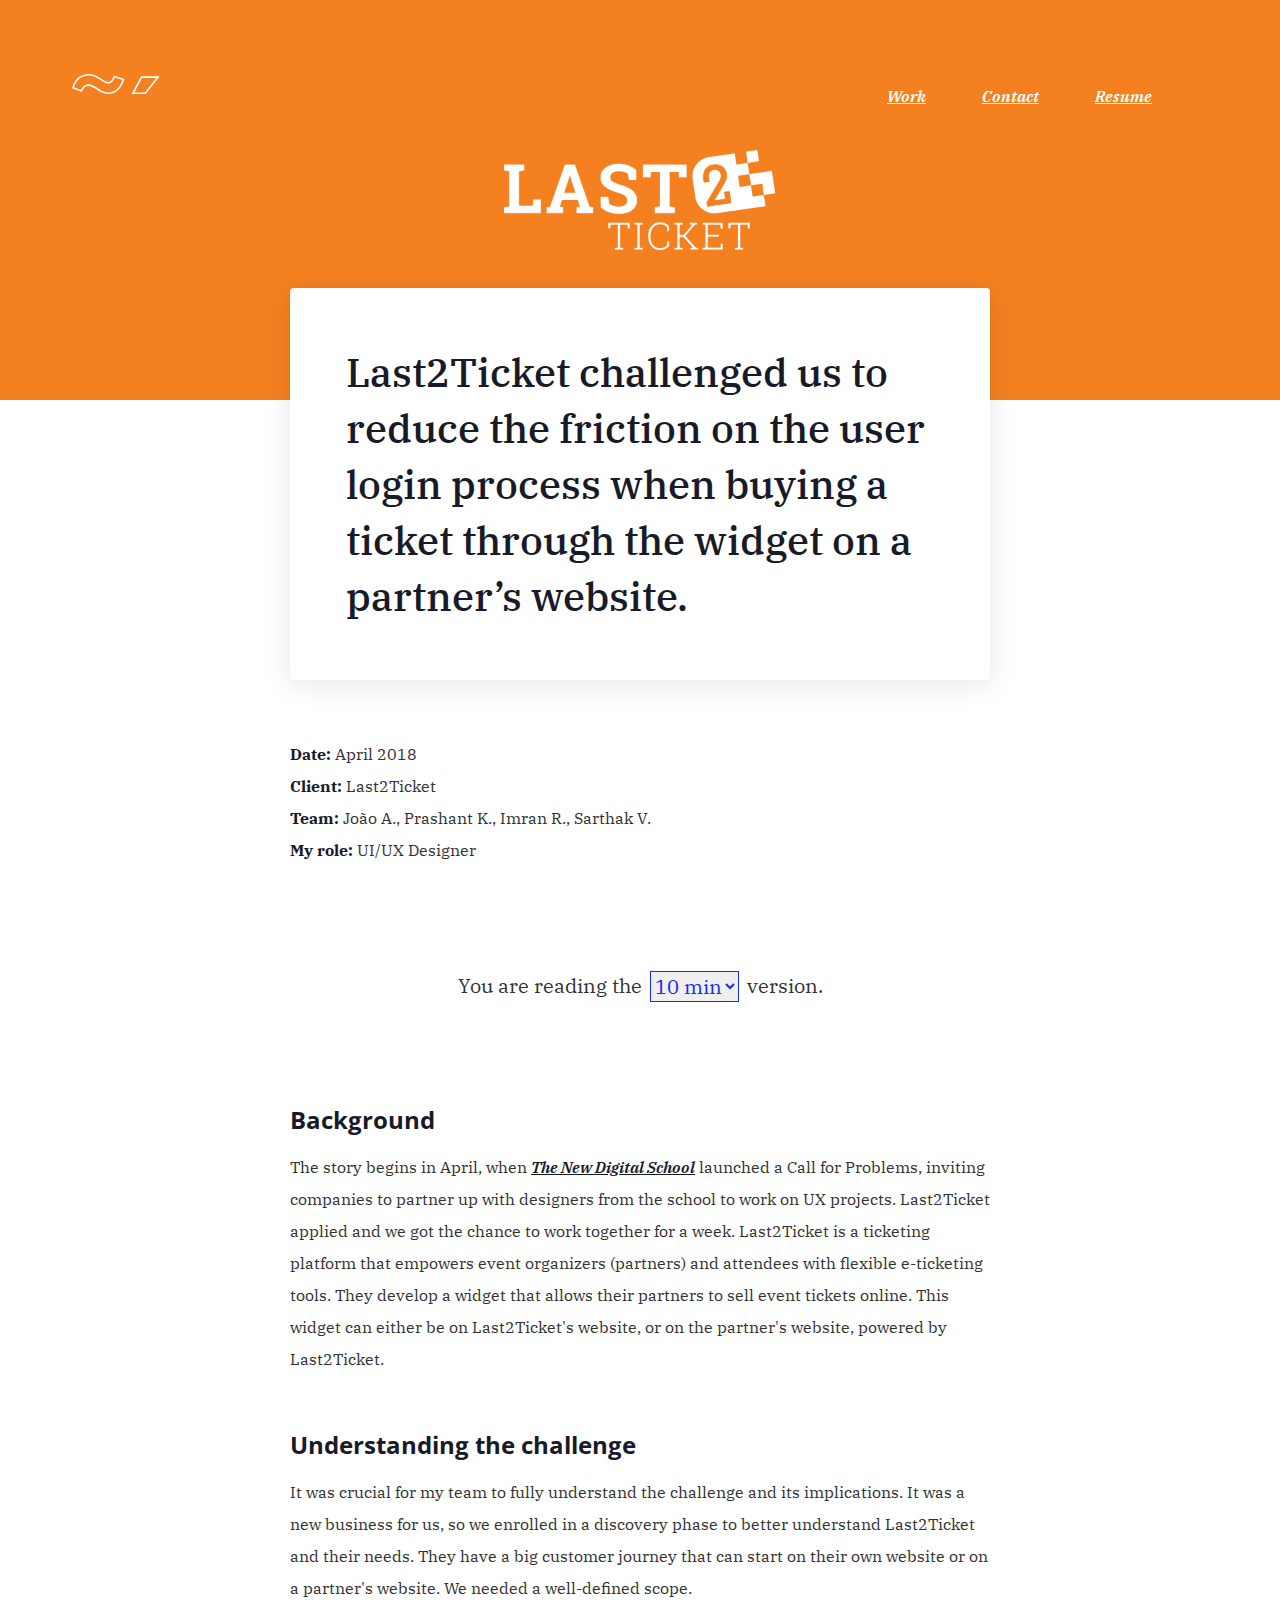
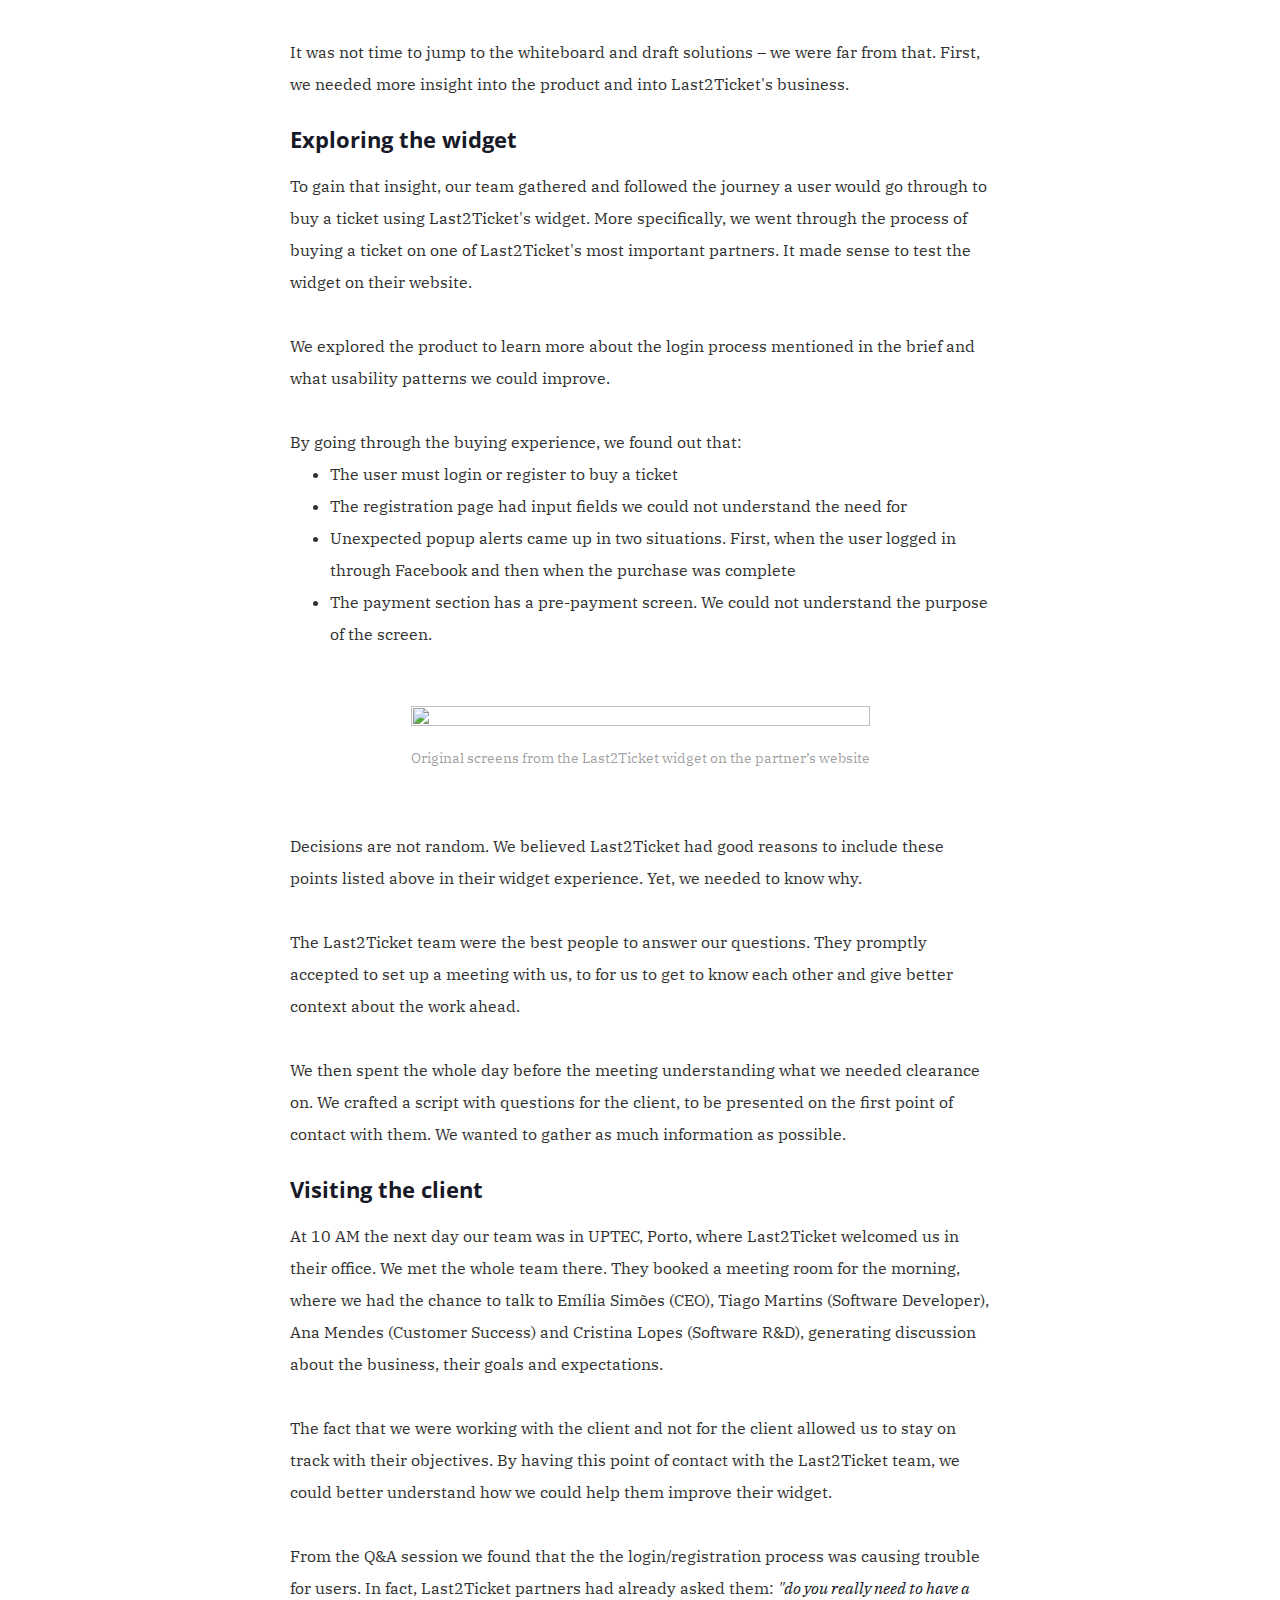
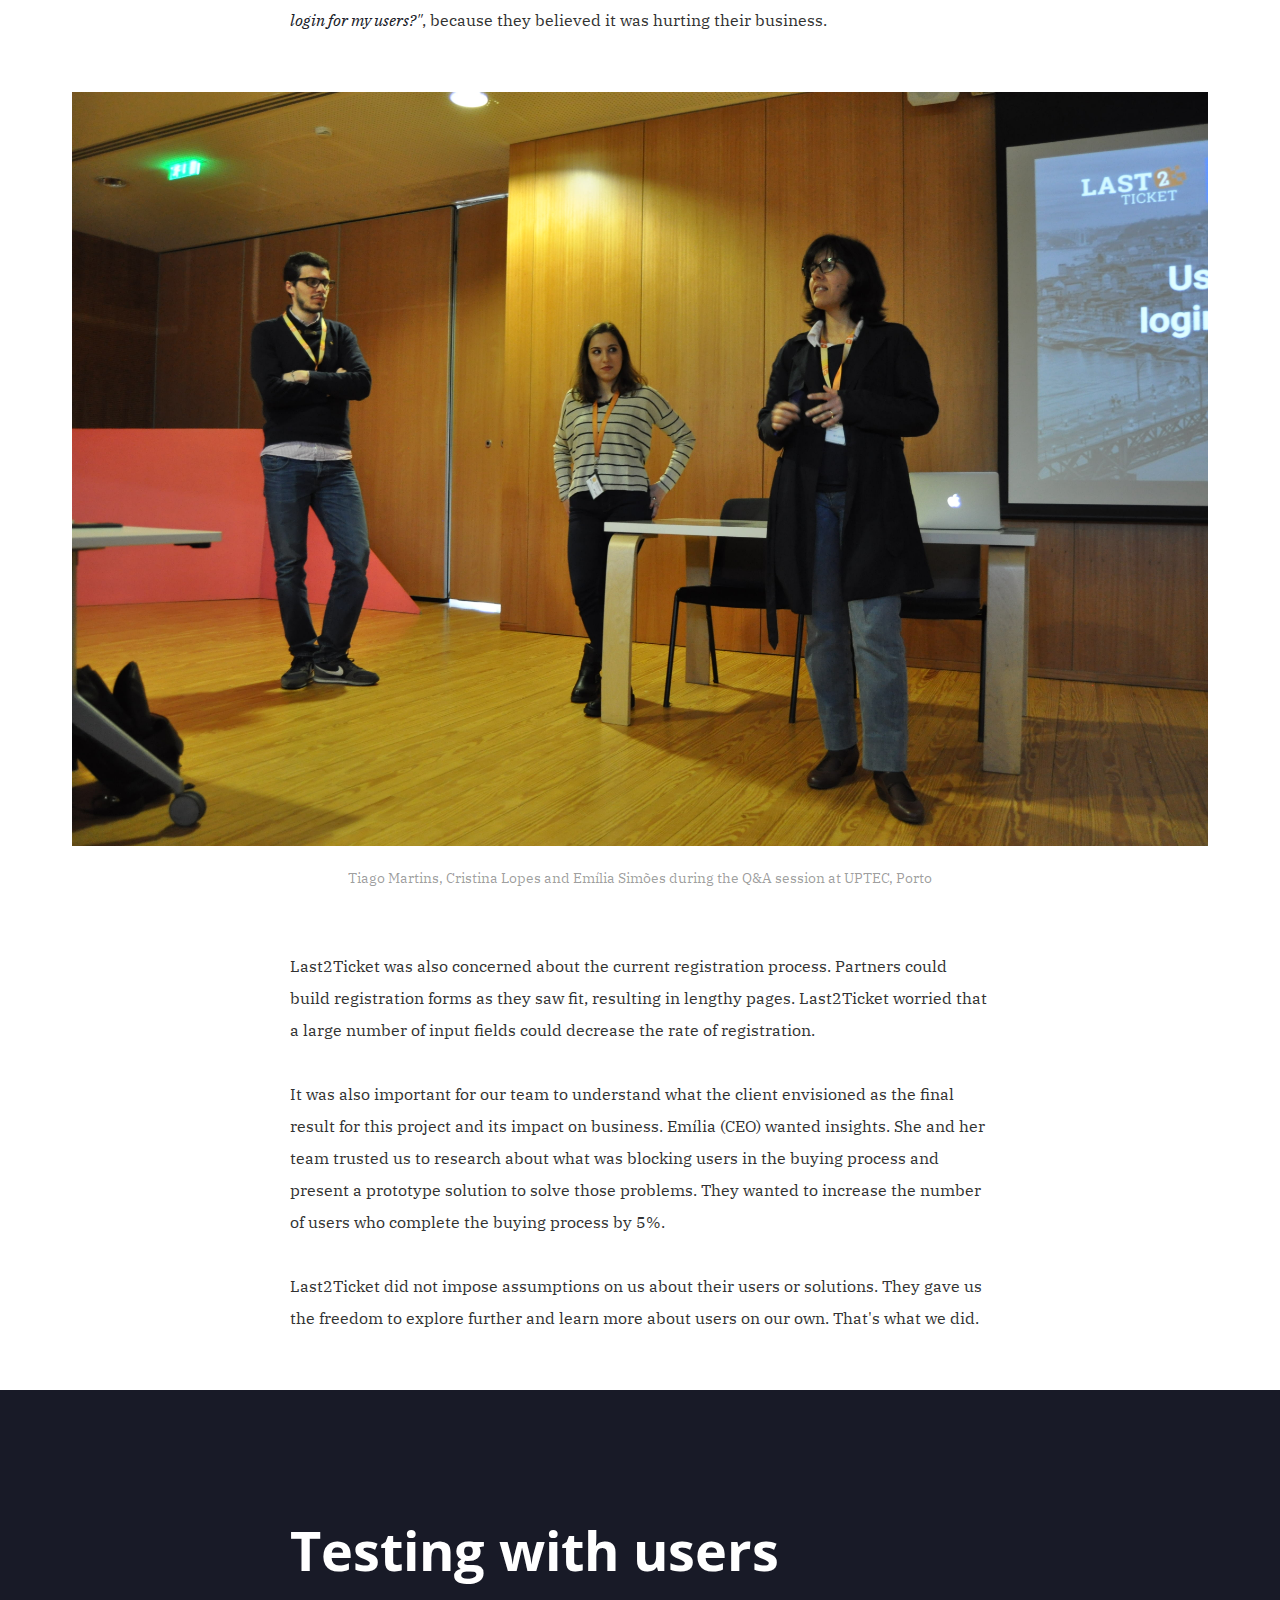
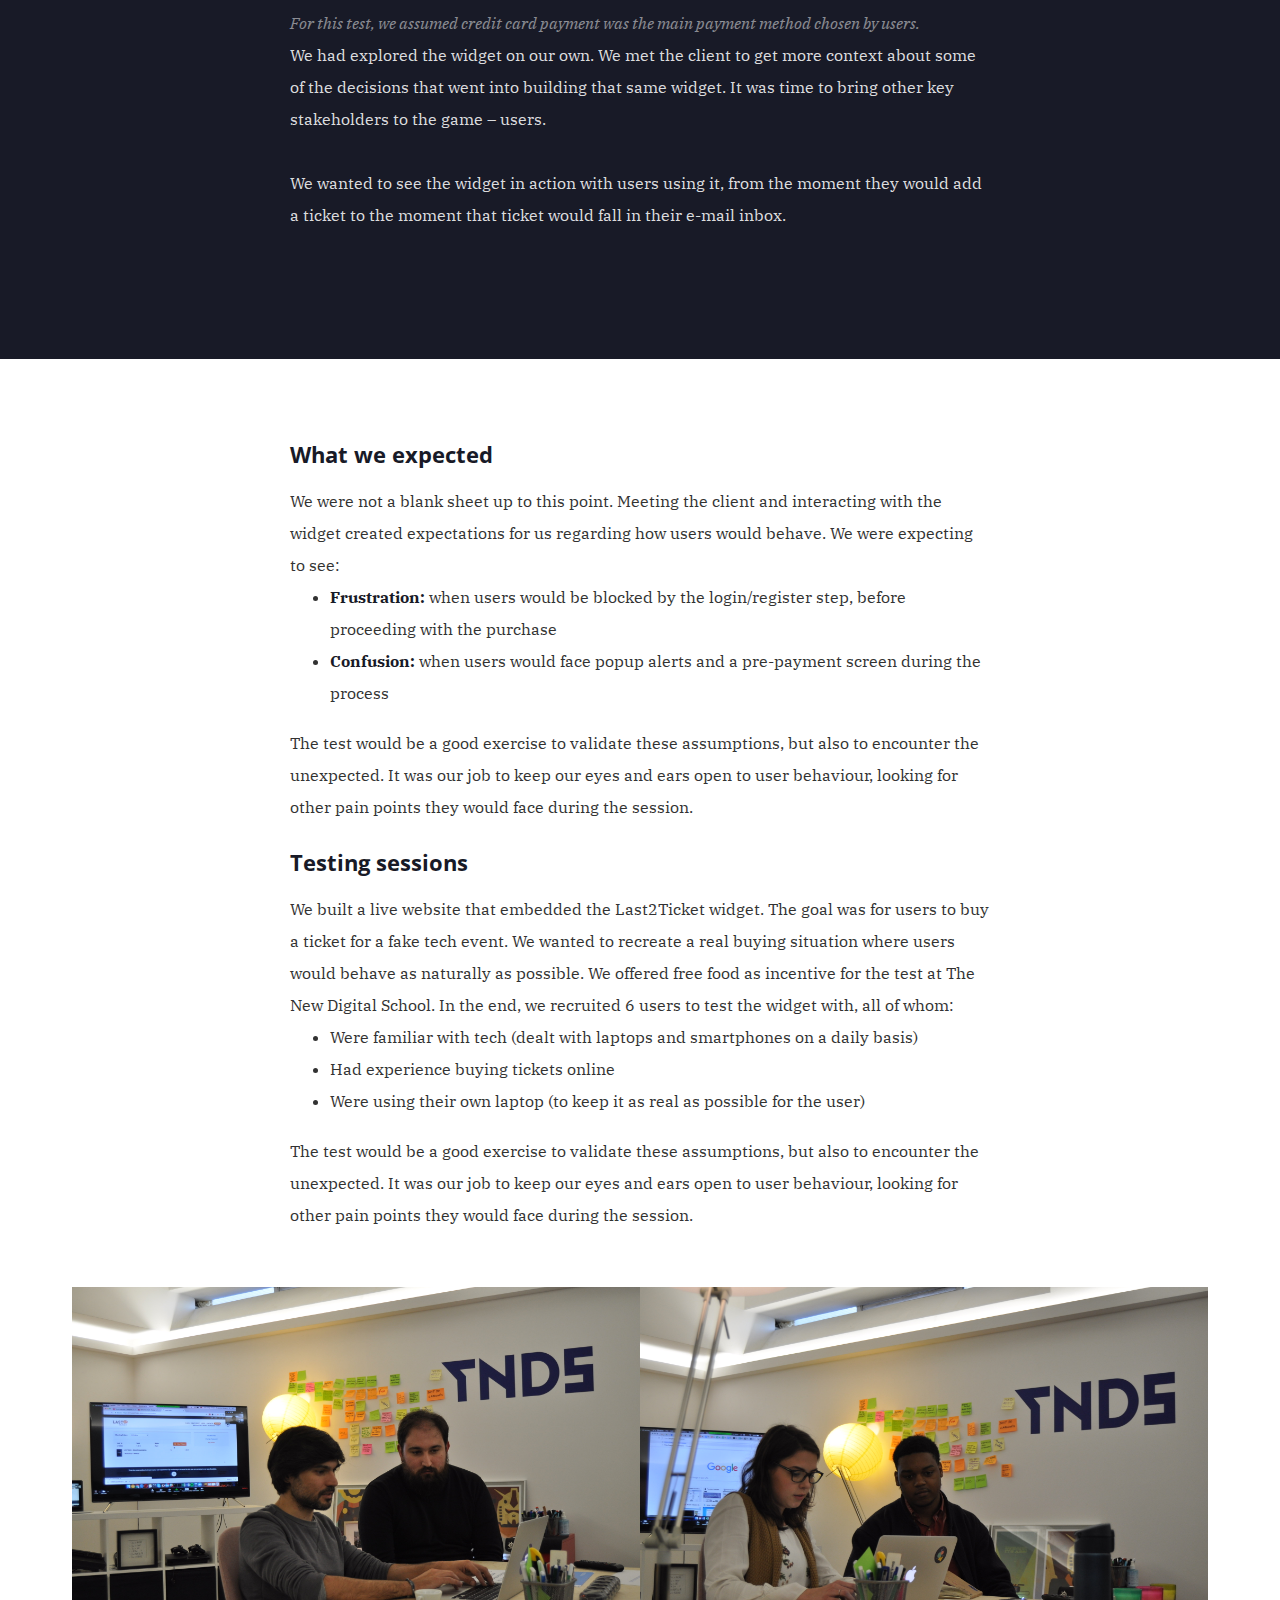
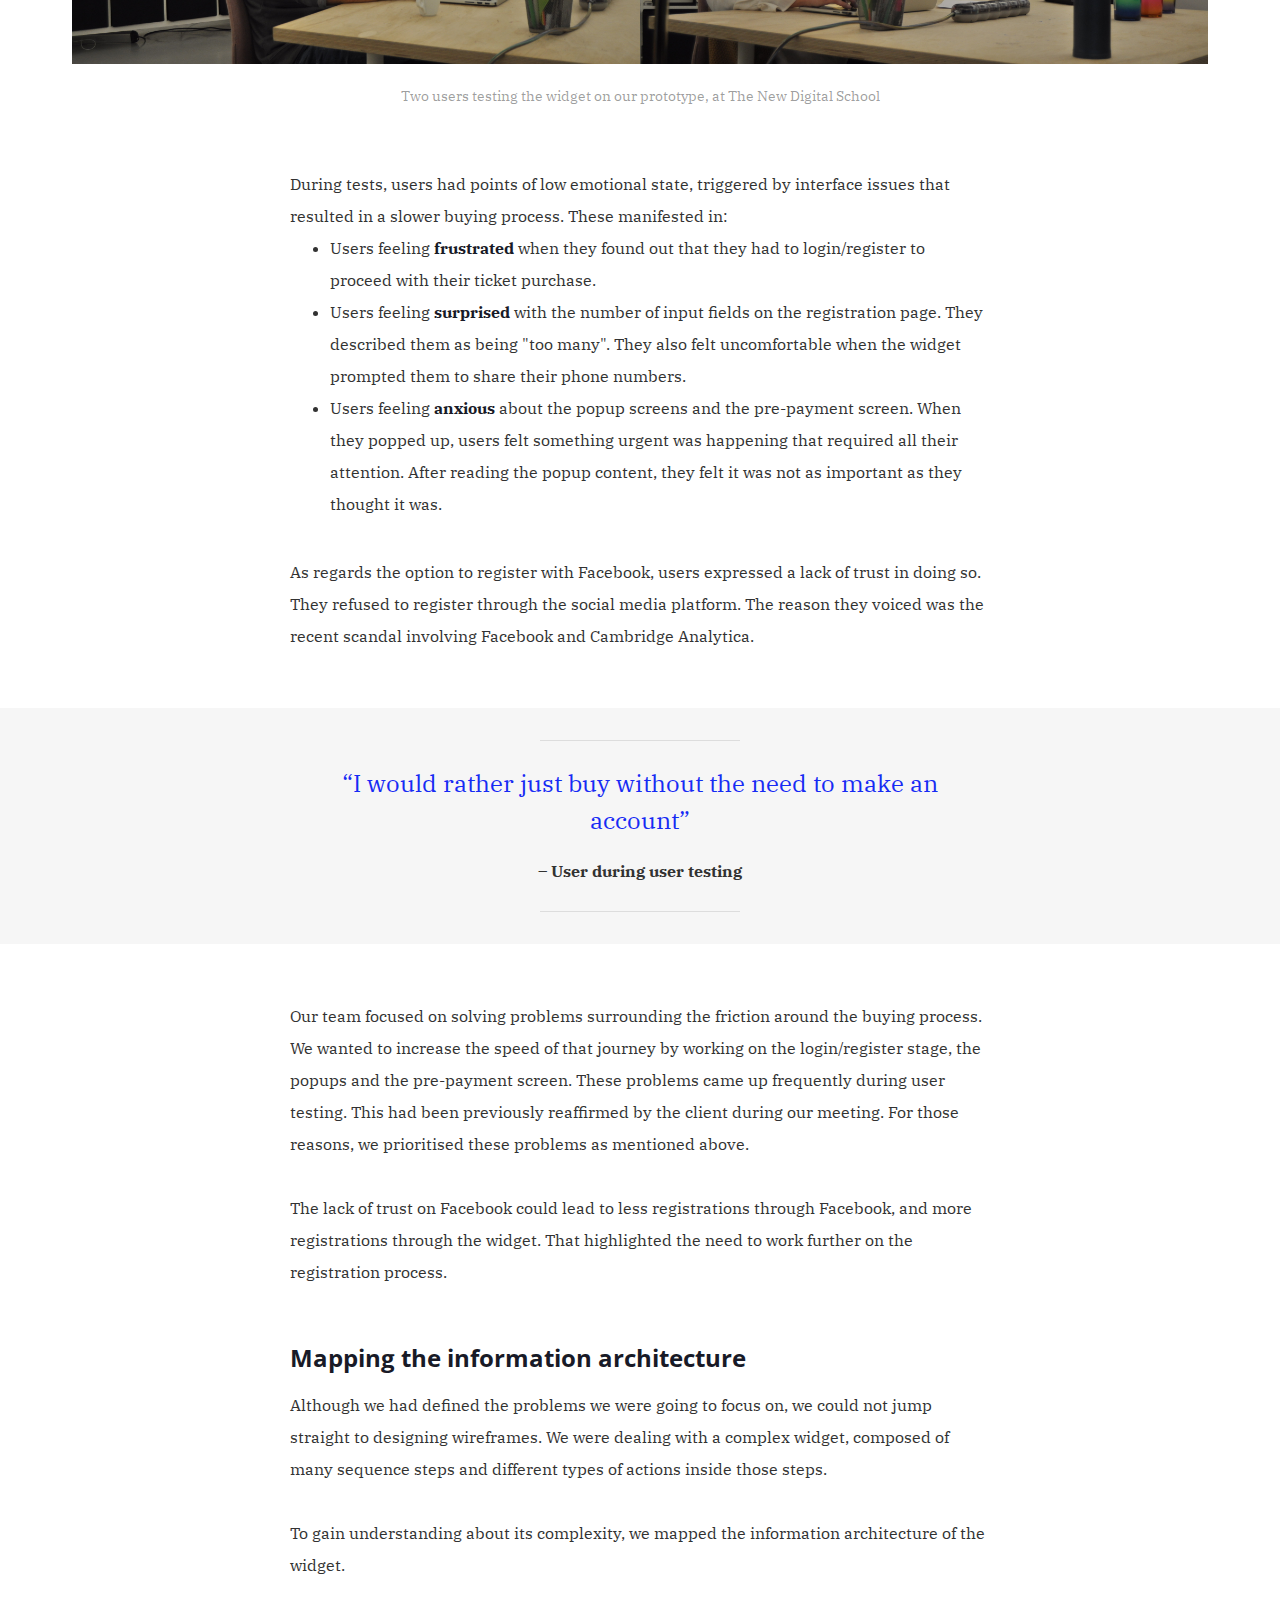
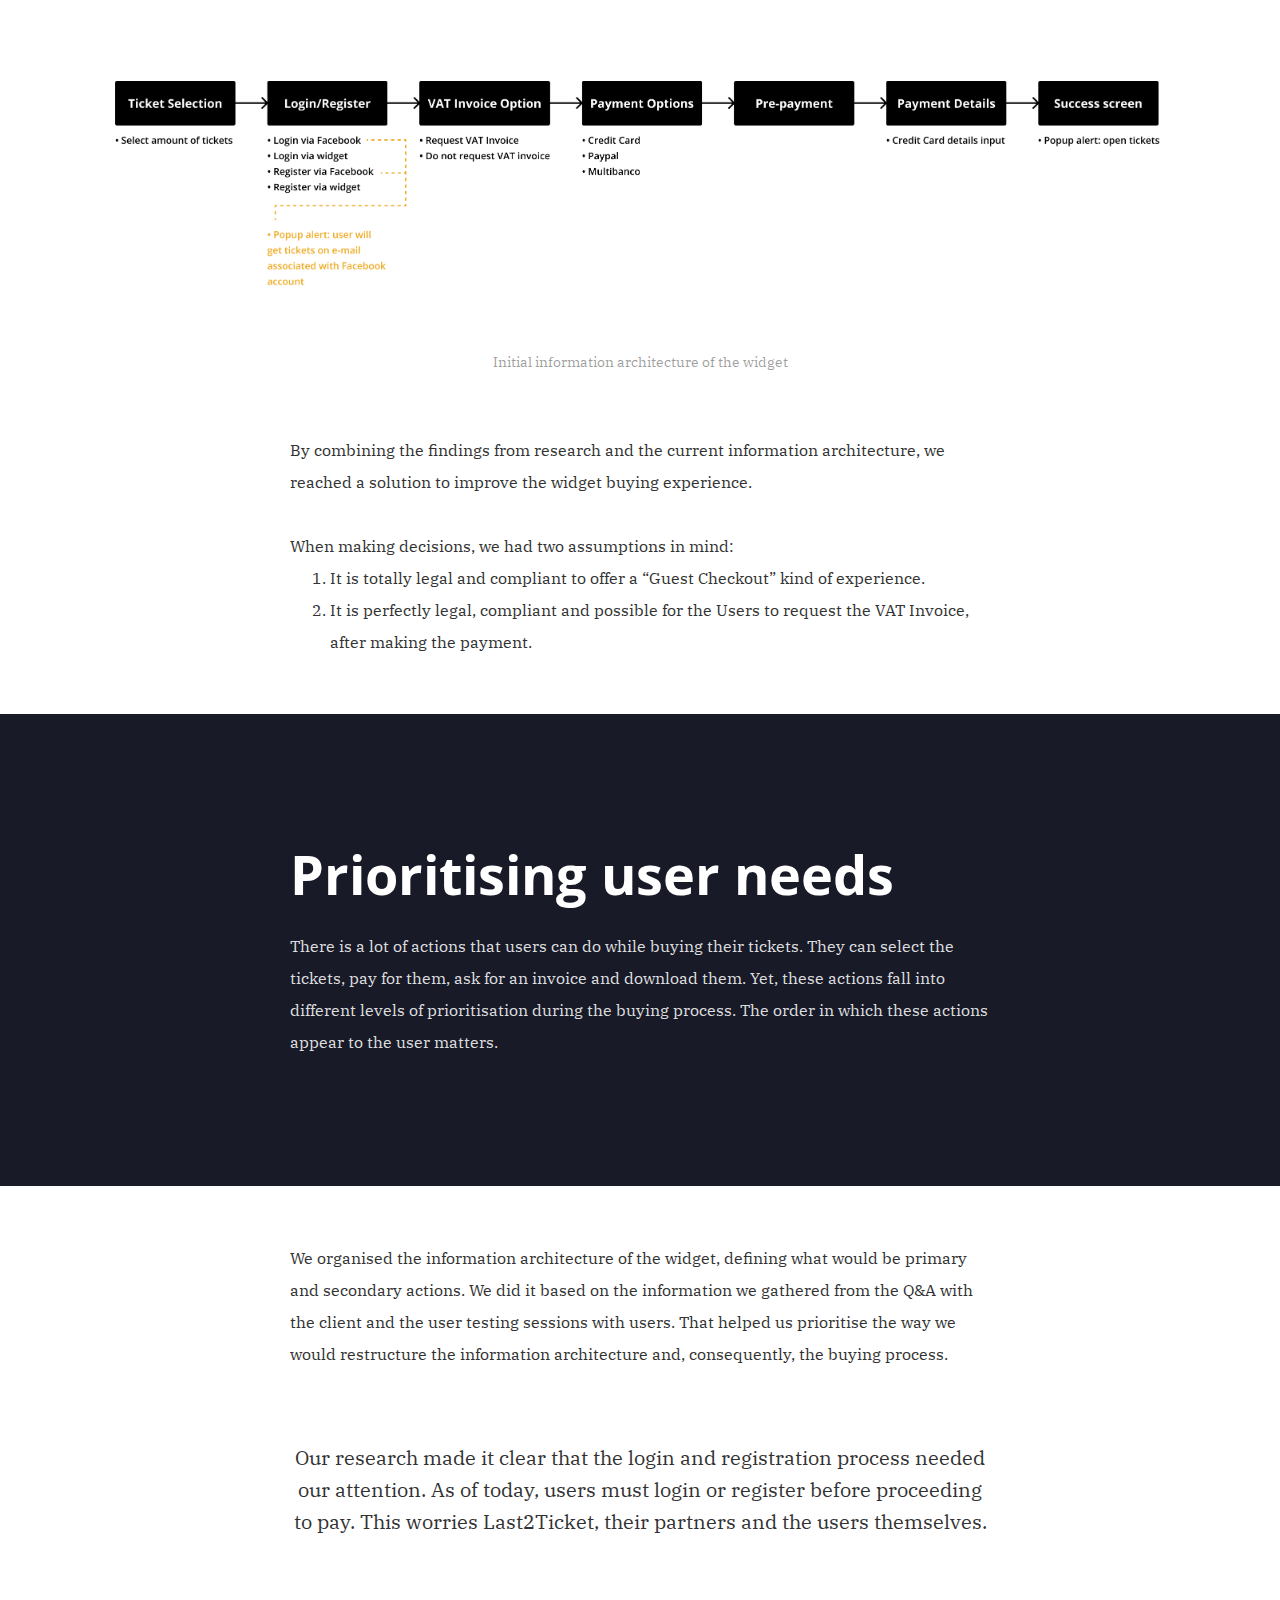
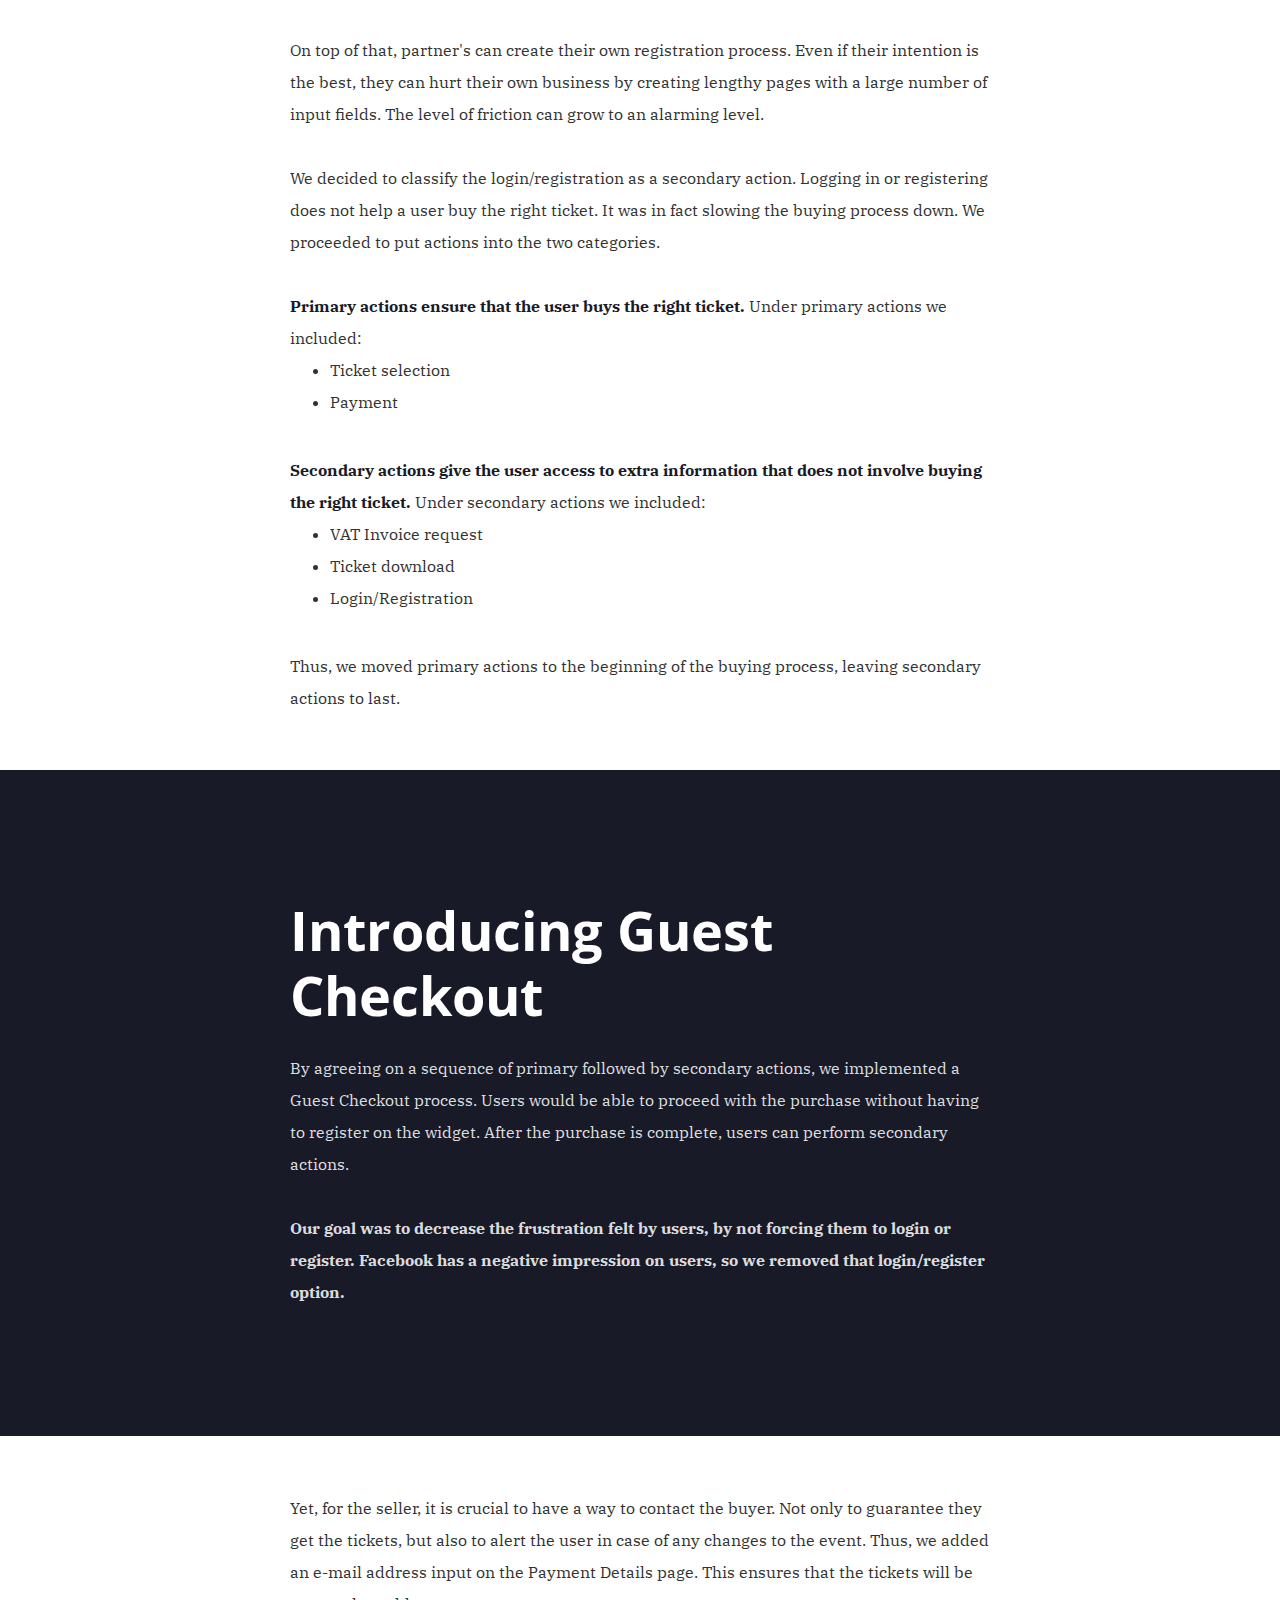
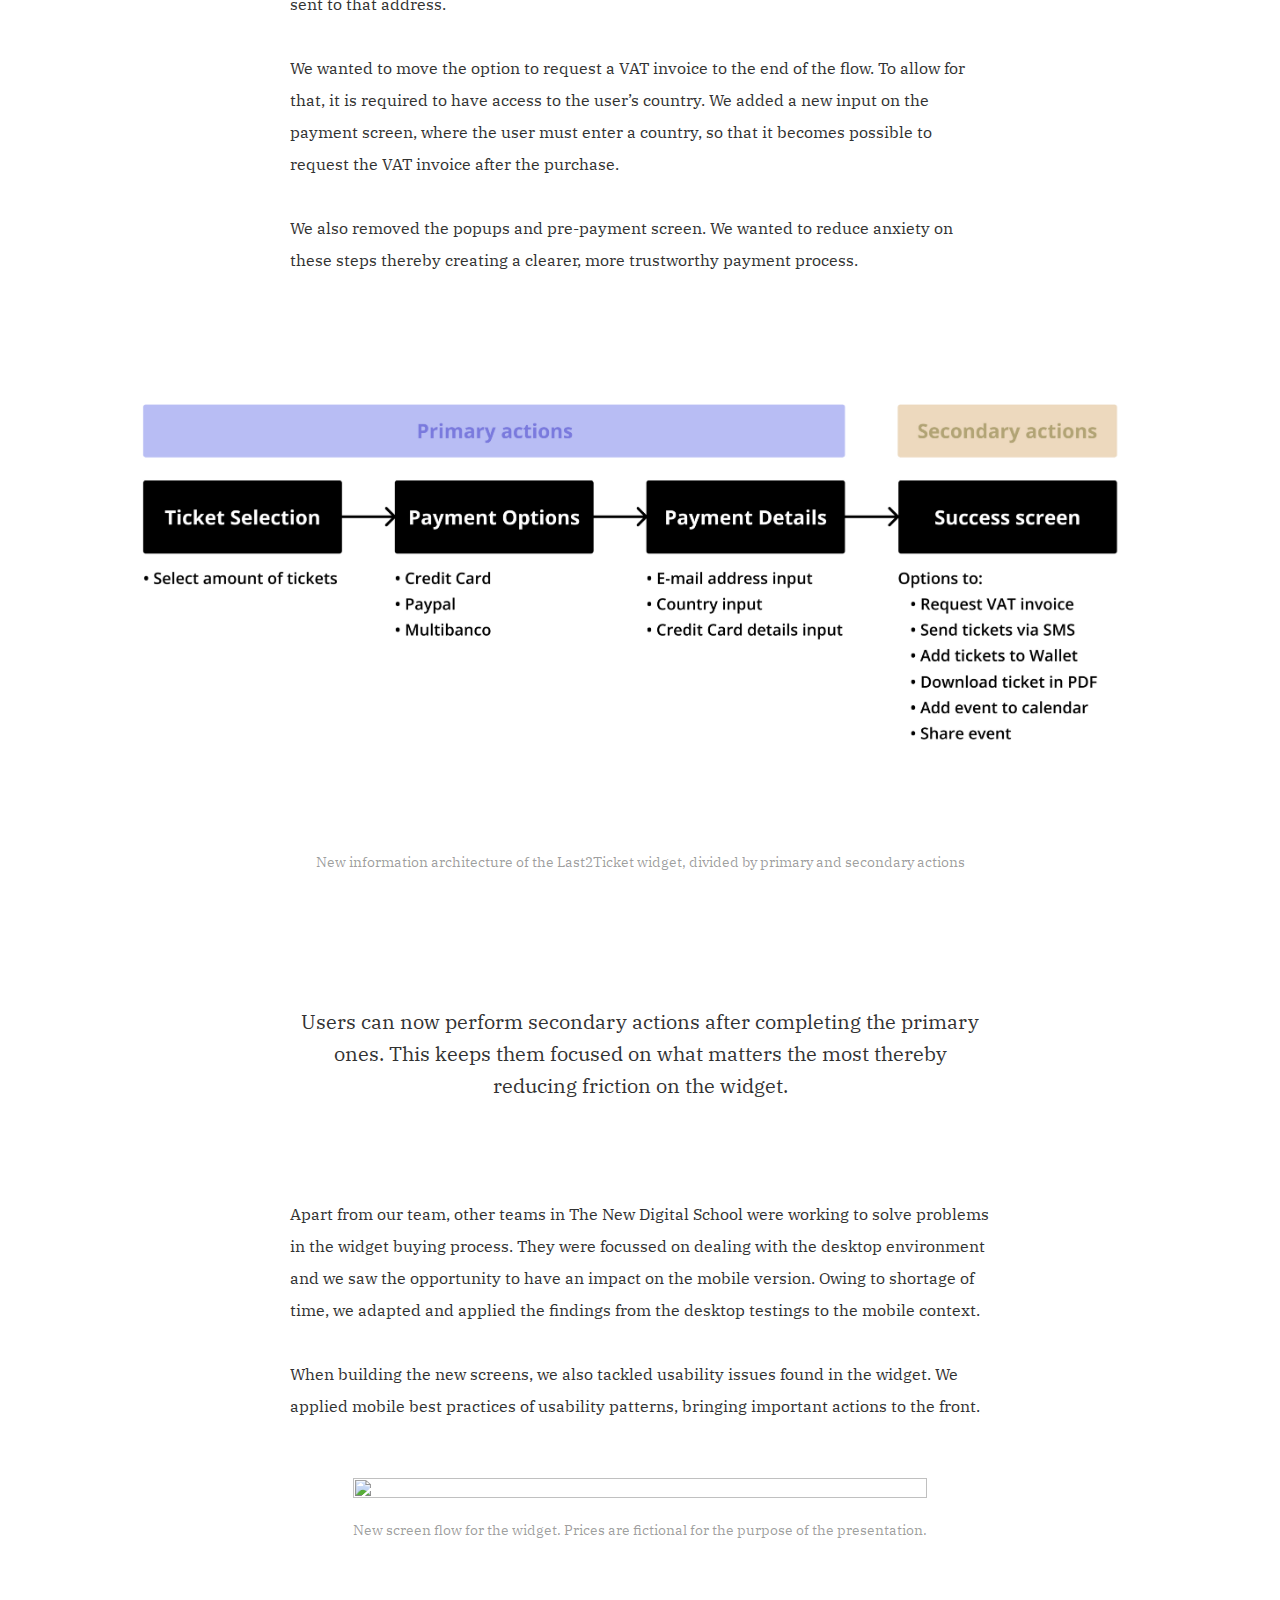
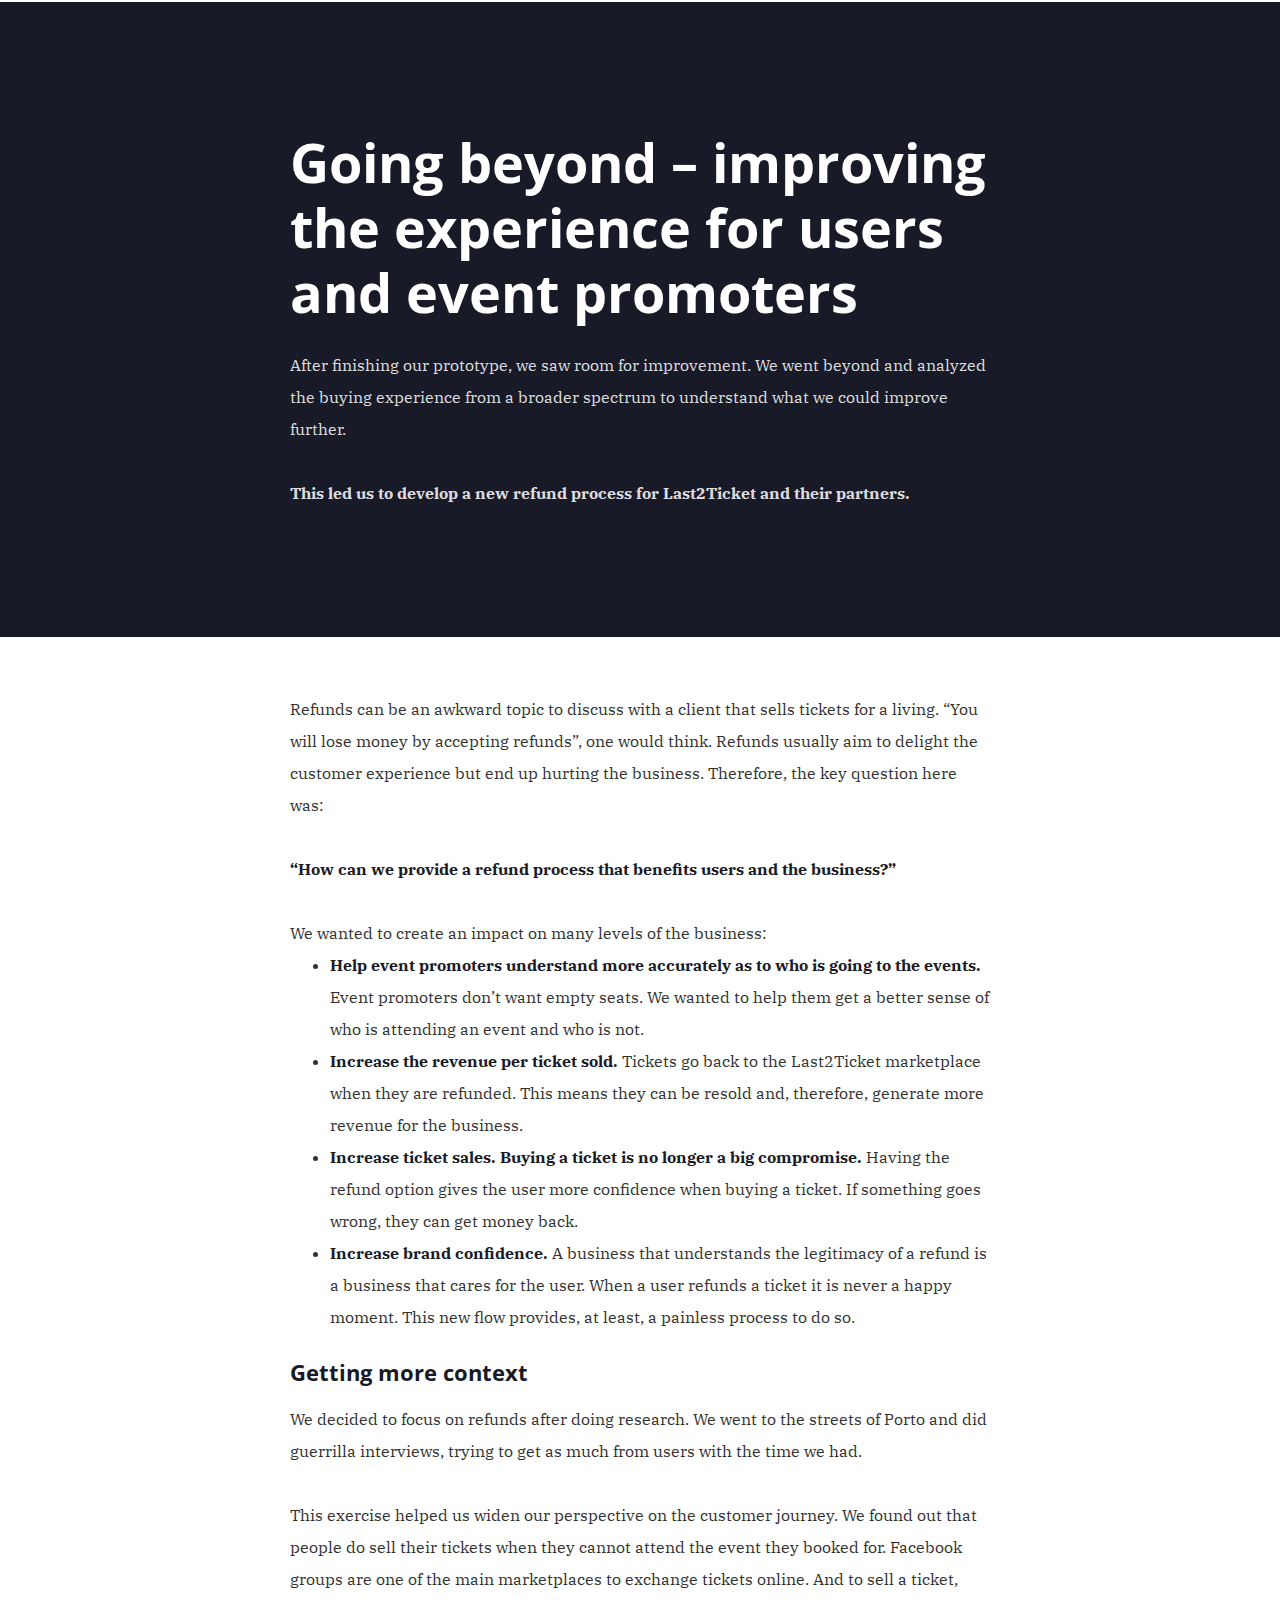
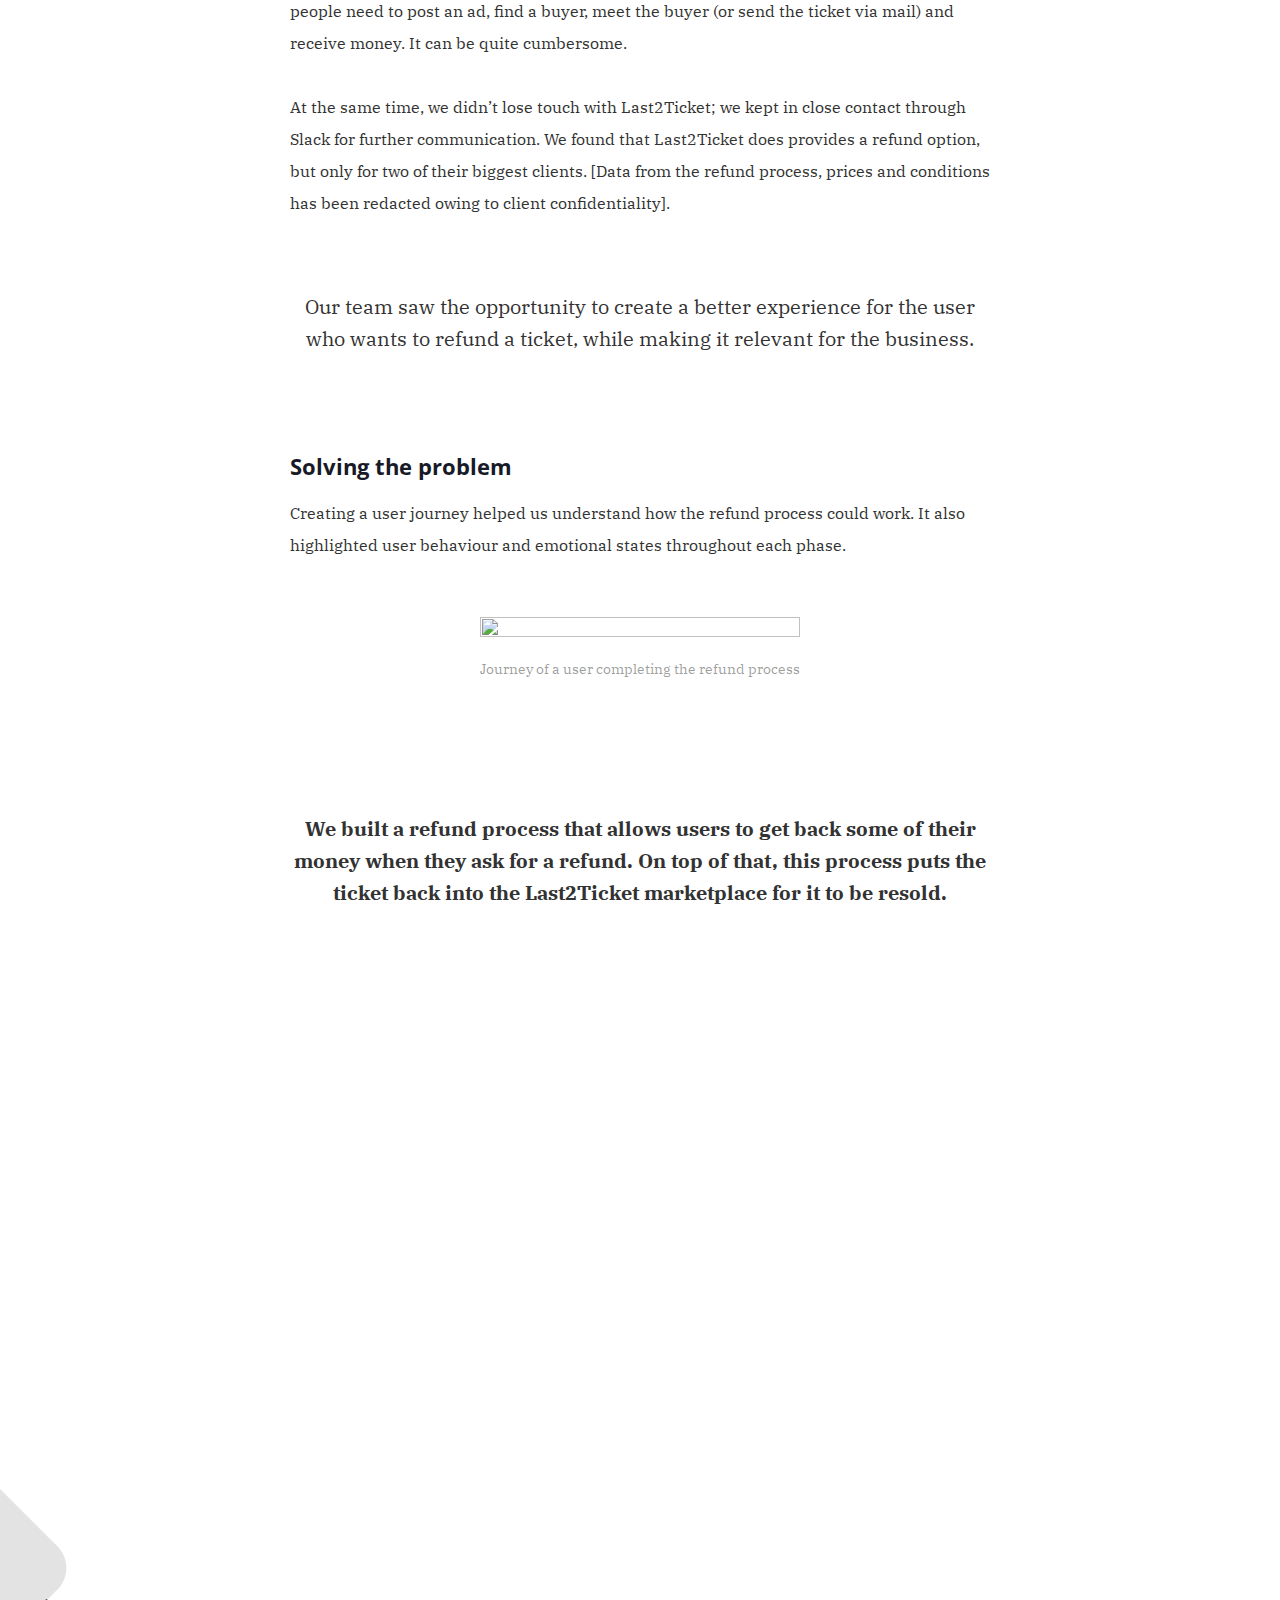
==== last2ticket/index.html @ ad9d54f4 "add files" ====
<html>
<head>
    <meta name="viewport" content="width=device-width, initial-scale=1.0">
    <title>João Araújo</title>
    <link rel="stylesheet" href="l2tstyle.css">
    <meta charset="utf-8">
    <link href="https://fonts.googleapis.com/css?family=Open+Sans+Condensed:300,700|IBM+Plex+Serif:400,400i,700,700i" rel="stylesheet">
    <script src="rellax.js"></script>
    <script src="https://cdn.jsdelivr.net/gh/cferdinandi/smooth-scroll/dist/smooth-scroll.polyfills.min.js"></script>
    <link rel="stylesheet" href="https://unpkg.com/aos@next/dist/aos.css">
    <script src="https://ajax.googleapis.com/ajax/libs/jquery/3.3.1/jquery.min.js"></script>
    <script src="/last2ticket/script/script.js"></script>
</head>

<body>
    <!--
        // Sub block inside the same theme, specially for Subtitles.
        <div class="Block-sub-sub">
                <h3 class="Case-title">Background</h3>
        </div>
    -->
    <div class="Topnav">
        <div class="Navigation">
            <a href="/" class="Logo-link">
            <svg class="Navigation-logo" width="140" height="32" viewBox="0 0 140 32" fill="none" xmlns="http://www.w3.org/2000/svg">
                <path d="M67.4212 4.05743L67.8213 2.84367L66.6955 2.46079L66.2526 3.57933L67.4212 4.05743ZM55.1173 13.5334L54.7401 14.7547L54.7458 14.7564L54.7514 14.7581L55.1173 13.5334ZM1.5311 22.029L0.319711 21.6769L0 22.8122L1.08811 23.2273L1.5311 22.029ZM14.8062 27.0938L14.3633 28.292L15.4875 28.7209L15.9631 27.6008L14.8062 27.0938ZM50.2606 29.2177L50.6743 28.0086L50.669 28.0068L50.6638 28.0049L50.2606 29.2177ZM81.8293 8.95878L83.0269 9.3577L83.4169 8.14893L82.2293 7.74502L81.8293 8.95878ZM110.55 5.12V3.84H109.797L109.44 4.51299L110.55 5.12ZM96.9757 30.72L95.8662 30.113L94.8658 32H96.9757V30.72ZM116.642 30.72V32H117.25L117.628 31.5163L116.642 30.72ZM136.665 5.12L137.652 5.91631L139.276 3.84H136.665V5.12ZM66.2526 3.57933C64.8162 7.20316 63.2924 9.77619 61.5565 11.242C59.918 12.6256 58.0159 13.0895 55.4833 12.3085L54.7514 14.7581C58.0469 15.7744 60.8396 15.1763 63.1674 13.2107C65.3977 11.3272 67.1119 8.26368 68.5899 4.53552L66.2526 3.57933ZM55.4944 12.3121C51.0715 10.9025 47.2571 7.99533 42.694 5.20701C38.2151 2.47013 33.2001 0 26.7862 0V2.56C32.5142 2.56 37.0508 4.74614 41.3951 7.40073C45.6552 10.0039 49.9353 13.2234 54.7401 14.7547L55.4944 12.3121ZM26.7862 0C21.4779 0 15.988 1.36132 11.2427 4.79121C6.48674 8.22874 2.57281 13.6765 0.319711 21.6769L2.74249 22.3811C4.86047 14.8605 8.47449 9.93382 12.7036 6.87711C16.9432 3.81273 21.8954 2.56 26.7862 2.56V0ZM1.08811 23.2273L14.3633 28.292L15.2492 25.8954L1.97409 20.8307L1.08811 23.2273ZM15.9631 27.6008C18.7224 21.1034 22.6977 19.0612 26.1387 19.0612V16.5012C21.4851 16.5012 16.7182 19.3603 13.6493 26.5867L15.9631 27.6008ZM26.1387 19.0612C29.5406 19.0612 33.2591 21.0173 37.363 23.5516C41.3313 26.0023 45.6374 28.9824 49.8574 30.4303L50.6638 28.0049C46.7891 26.6755 42.8387 23.9373 38.672 21.3641C34.6407 18.8746 30.3456 16.5012 26.1387 16.5012V19.0612ZM49.8468 30.4266C58.3228 33.4205 65.4783 31.935 71.1036 27.715C76.6671 23.542 80.6304 16.7793 83.0269 9.3577L80.6323 8.55981C78.3334 15.6788 74.607 21.9048 69.6067 25.6556C64.6694 29.3594 58.3875 30.733 50.6743 28.0086L49.8468 30.4266ZM82.2293 7.74502L67.8213 2.84367L67.0212 5.27119L81.4292 10.1725L82.2293 7.74502ZM109.44 4.51299L95.8662 30.113L98.0851 31.327L111.659 5.72701L109.44 4.51299ZM117.628 31.5163L137.652 5.91631L135.679 4.32369L115.655 29.9237L117.628 31.5163ZM136.665 3.84H110.55V6.4H136.665V3.84ZM96.9757 32H116.642V29.44H96.9757V32Z"
                    fill="#fff"></path>
            </svg></a>
            <div class="Navigation-hamburger">
                <div class="hamburger-line"></div>
                <div class="hamburger-line"></div>
                <div class="hamburger-line"></div>
            </div>
            <div class="Navigation-content">
                <a href="../#work" class="Dropdown-link">Work</a>
                <a href="../#contact" class="Dropdown-link">Contact</a>
                <a href="#" class="Dropdown-link">Resume</a>
            </div>
        </div>
    </div>
    <div class="Dropdown">
        <div class="Dropdown-all">
            <div class="Dropdown-top">
                <div class="Close-button">
                    <div class="hamburger-line"></div>
                    <div class="hamburger-line"></div>
                </div>
            </div>
            <div class="Dropdown-content">
                <a href="../#work" class="Dropdown-link">Work</a>
                <a href="../#contact" class="Dropdown-link">Contact</a>
                <a href="#" class="Dropdown-link">Resume</a>
            </div>
        </div>
    </div>
    <div class="Case-hero">
        <!-- <img src="https://playdauntless.com/images/media-wallpapers/shrike-soaring-wallpaper-dauntless-1920x1200.jpg"> -->
    </div>
    <div class="Block Block-challenge">
        <div class="Block-sub Challenge">
            <h1>Last2Ticket challenged us to reduce the friction on the user login process when buying a ticket through
                the widget on a partner’s website. </h1>
        </div>
    </div>
    <div class="Block Block-settings">
        <div class="Block-sub Block-sub-settings">
            <p><span style="font-weight: 700">Date:</span> April 2018</p>
            <p><span style="font-weight: 700">Client:</span> Last2Ticket</p>
            <p><span style="font-weight: 700">Team:</span> João A., Prashant K., Imran R., Sarthak V.</p>
            <p><span style="font-weight: 700">My role:</span> UI/UX Designer</p>
        </div>
    </div>
    <!-- Fixed circle to showup the read time -->
    <!-- <div class="Time"></div> -->

    <!-- new bar for progress reading -->
    <!-- <div class="bar-long"></div> -->

    <div class="progress-bar"></div>
    <div class="Block Reading-block">
        <div class="Block-sub Reading-block-sub">
            <p class="Text-attention">You are reading the </p>
            <!-- <div class="Reading-options">
                <button class="Reading-time" id="button2min">2 min</button>
                <button class="Reading-time" id="button10min">10 min</button>
            </div> -->

            <form name="form2" id="formRead">
            <select name="jumpmenu" id="selectRead" onchange="getComboA(this)">
            <option value="tenmin.html">10 min</option>
            <option value="twomin.html">2 min</option>
            </select>
            </form>
            <p class="Text-attention"> version.</p>
        </div>
    </div>

    <div id="Fill-content"></div>
    
    <div class="Block">
        <div class="Block-sub Read-next">
                <svg class="Navigation-logo" width="140" height="32" viewBox="0 0 140 32" fill="none" xmlns="http://www.w3.org/2000/svg">
                    <path d="M67.4212 4.05743L67.8213 2.84367L66.6955 2.46079L66.2526 3.57933L67.4212 4.05743ZM55.1173 13.5334L54.7401 14.7547L54.7458 14.7564L54.7514 14.7581L55.1173 13.5334ZM1.5311 22.029L0.319711 21.6769L0 22.8122L1.08811 23.2273L1.5311 22.029ZM14.8062 27.0938L14.3633 28.292L15.4875 28.7209L15.9631 27.6008L14.8062 27.0938ZM50.2606 29.2177L50.6743 28.0086L50.669 28.0068L50.6638 28.0049L50.2606 29.2177ZM81.8293 8.95878L83.0269 9.3577L83.4169 8.14893L82.2293 7.74502L81.8293 8.95878ZM110.55 5.12V3.84H109.797L109.44 4.51299L110.55 5.12ZM96.9757 30.72L95.8662 30.113L94.8658 32H96.9757V30.72ZM116.642 30.72V32H117.25L117.628 31.5163L116.642 30.72ZM136.665 5.12L137.652 5.91631L139.276 3.84H136.665V5.12ZM66.2526 3.57933C64.8162 7.20316 63.2924 9.77619 61.5565 11.242C59.918 12.6256 58.0159 13.0895 55.4833 12.3085L54.7514 14.7581C58.0469 15.7744 60.8396 15.1763 63.1674 13.2107C65.3977 11.3272 67.1119 8.26368 68.5899 4.53552L66.2526 3.57933ZM55.4944 12.3121C51.0715 10.9025 47.2571 7.99533 42.694 5.20701C38.2151 2.47013 33.2001 0 26.7862 0V2.56C32.5142 2.56 37.0508 4.74614 41.3951 7.40073C45.6552 10.0039 49.9353 13.2234 54.7401 14.7547L55.4944 12.3121ZM26.7862 0C21.4779 0 15.988 1.36132 11.2427 4.79121C6.48674 8.22874 2.57281 13.6765 0.319711 21.6769L2.74249 22.3811C4.86047 14.8605 8.47449 9.93382 12.7036 6.87711C16.9432 3.81273 21.8954 2.56 26.7862 2.56V0ZM1.08811 23.2273L14.3633 28.292L15.2492 25.8954L1.97409 20.8307L1.08811 23.2273ZM15.9631 27.6008C18.7224 21.1034 22.6977 19.0612 26.1387 19.0612V16.5012C21.4851 16.5012 16.7182 19.3603 13.6493 26.5867L15.9631 27.6008ZM26.1387 19.0612C29.5406 19.0612 33.2591 21.0173 37.363 23.5516C41.3313 26.0023 45.6374 28.9824 49.8574 30.4303L50.6638 28.0049C46.7891 26.6755 42.8387 23.9373 38.672 21.3641C34.6407 18.8746 30.3456 16.5012 26.1387 16.5012V19.0612ZM49.8468 30.4266C58.3228 33.4205 65.4783 31.935 71.1036 27.715C76.6671 23.542 80.6304 16.7793 83.0269 9.3577L80.6323 8.55981C78.3334 15.6788 74.607 21.9048 69.6067 25.6556C64.6694 29.3594 58.3875 30.733 50.6743 28.0086L49.8468 30.4266ZM82.2293 7.74502L67.8213 2.84367L67.0212 5.27119L81.4292 10.1725L82.2293 7.74502ZM109.44 4.51299L95.8662 30.113L98.0851 31.327L111.659 5.72701L109.44 4.51299ZM117.628 31.5163L137.652 5.91631L135.679 4.32369L115.655 29.9237L117.628 31.5163ZM136.665 3.84H110.55V6.4H136.665V3.84ZM96.9757 32H116.642V29.44H96.9757V32Z"
                        fill="#dadada"></path>
                </svg>
            <div class="Read-next-content">
            <p>Read next: </p><a class="Read-next-link" href="../tripfund">
                ✈️ TripFund — designing an app to help friends save money together</a>
            </div>
        </div>
    </div>
</body>
<script>
    $(window).scroll(function () {

// calculate the percentage the user has scrolled down the page
var scrollPercent = 100 * $(window).scrollTop() / ($(document).height() - $('footer').height());

$('.bar-long').css('width', scrollPercent + 3.5 + "%");

});
</script>
</html>
---- last2ticket/l2tstyle.css ----
:root{--color-dark:#181a27;--color-main:#162bf4;--color-text:#323232;--color-brand:#f58020;--padding-vertical:56px;--padding-horiz:133px}*{margin:0;color:var(--color-dark)}h1{font-family:'IBM Plex Serif', serif;font-size:24px;font-weight:500;line-height:38px}@media only screen and (min-width: 700px){h1{font-size:40px;line-height:56px}}.Hero-image{display:none}@media only screen and (min-width: 700px){.Hero-image{display:flex;position:absolute;z-index:-5;right:0;opacity:0.1 !important}}.h1-grad{background:-webkit-linear-gradient(left, var(--color-dark), transparent);background:-o-linear-gradient(right, var(--color-dark), transparent);background:-moz-linear-gradient(right, var(--color-dark), transparent);background:linear-gradient(to right, var(--color-dark), transparent);-webkit-background-clip:text;-webkit-text-fill-color:transparent}h2{font-family:'Open Sans Condensed', sans-serif;line-height:120%;width:100%}h2 span{font-weight:500;font-style:italic}h3{font-family:'Open Sans Condensed', sans-serif;line-height:normal;font-size:22px;width:100%}p,li{font-family:'IBM Plex Serif', serif;font-size:16px;line-height:32px;color:var(--color-text)}a{font-family:'IBM Plex Serif', serif;font-size:16px;line-height:32px;color:var(--color-dark);font-style:italic;font-weight:600;transition:0.2s ease-in-out;background-position:0 50%;background-repeat:repeat-x;background-size:3px 3px;text-decoration:underline;transition:0.2s ease}a:hover{background-image:url("data:image/svg+xml;charset=utf8,%3Csvg id='squiggle-link' xmlns='http://www.w3.org/2000/svg' xmlns:xlink='http://www.w3.org/1999/xlink' xmlns:ev='http://www.w3.org/2001/xml-events' viewBox='0 0 20 4'%3E%3Cstyle type='text/css'%3E.squiggle{animation:shift .3s linear infinite;}@keyframes shift {from {transform:translateX(0);}to {transform:translateX(-20px);}}%3C/style%3E%3Cpath fill='none' stroke='#323232' stroke-width='1' class='squiggle' d='M0,3.5 c 5,0,5,-3,10,-3 s 5,3,10,3 c 5,0,5,-3,10,-3 s 5,3,10,3'/%3E%3C/svg%3E");background-position:0 50%;background-size:auto 6px;background-repeat:repeat-x;text-decoration:none;transition:0.2s ease}.Logo-link:hover{background-image:url("data:image/svg+xml;charset=utf8,%3Csvg id='squiggle-link' xmlns='http://www.w3.org/2000/svg' xmlns:xlink='http://www.w3.org/1999/xlink' xmlns:ev='http://www.w3.org/2001/xml-events' viewBox='0 0 20 4'%3E%3Cstyle type='text/css'%3E.squiggle{animation:shift .3s linear infinite;}@keyframes shift {from {transform:translateX(0);}to {transform:translateX(-20px);}}%3C/style%3E%3Cpath fill='none' stroke='#fff' stroke-width='1' class='squiggle' d='M0,3.5 c 5,0,5,-3,10,-3 s 5,3,10,3 c 5,0,5,-3,10,-3 s 5,3,10,3'/%3E%3C/svg%3E");background-position:0 50%;background-size:auto 6px;background-repeat:repeat-x;text-decoration:none;transition:0.2s ease}.Navigation-content{z-index:8000;width:100%;display:none;flex-direction:column;margin-top:24px}@media only screen and (min-width: 600px){.Navigation-content{display:flex;flex-direction:row;justify-content:baseline;width:auto}}.Navigation-content a{color:#fff;font-size:32px}@media only screen and (min-width: 600px){.Navigation-content a{font-size:16px}}.Navigation-content a:hover{background-image:url("data:image/svg+xml;charset=utf8,%3Csvg id='squiggle-link' xmlns='http://www.w3.org/2000/svg' xmlns:xlink='http://www.w3.org/1999/xlink' xmlns:ev='http://www.w3.org/2001/xml-events' viewBox='0 0 20 4'%3E%3Cstyle type='text/css'%3E.squiggle{animation:shift .3s linear infinite;}@keyframes shift {from {transform:translateX(0);}to {transform:translateX(-20px);}}%3C/style%3E%3Cpath fill='none' stroke='#fff' stroke-width='1' class='squiggle' d='M0,3.5 c 5,0,5,-3,10,-3 s 5,3,10,3 c 5,0,5,-3,10,-3 s 5,3,10,3'/%3E%3C/svg%3E");background-position:0 50%;background-size:auto 6px;background-repeat:repeat-x;text-decoration:none;transition:0.2s ease}.Dropdown{top:0;left:0;position:absolute;background-color:var(--color-dark);width:100%;height:100%;z-index:50000;display:none}@media only screen and (min-width: 600px){.Dropdown{display:none}}.Dropdown-all{padding:0px 24px}.Dropdown-top{display:flex;flex-direction:row;justify-content:flex-end;margin-top:32px}.Dropdown-content{z-index:8000;width:100%;display:flex;flex-direction:column;margin-top:24px}@media only screen and (min-width: 600px){.Dropdown-content{flex-direction:row;justify-content:baseline;width:auto}}.Dropdown-content a{color:#fff;font-size:32px}@media only screen and (min-width: 600px){.Dropdown-content a{font-size:16px;color:var(--color-text)}}.Dropdown-content a:hover{background-image:none;text-decoration:underline}.Dropdown-link:nth-of-type(1){margin-top:24px}@media only screen and (min-width: 600px){.Dropdown-link:nth-of-type(1){margin:0}}.Dropdown-link:nth-of-type(3){margin-bottom:32px}@media only screen and (min-width: 600px){.Dropdown-link:nth-of-type(3){margin:0;margin:0px 56px 0px 0px}}.Dropdown-link:nth-of-type(2){margin:56px 0px}@media only screen and (min-width: 600px){.Dropdown-link:nth-of-type(2){margin:0;margin:0px 56px}}.Close-button{width:32px;height:28px;cursor:pointer}.Close-button .hamburger-line{background-color:#fff;height:3px;width:100%}.Close-button .hamburger-line:nth-child(1){position:relative;margin:4px 0px;transform:rotate(45deg);top:7px}.Close-button .hamburger-line:nth-child(2){margin:4px 0px;width:100%;transform:rotate(-45deg)}.Topnav{display:flex;flex-direction:row;justify-content:center;padding:0px 24px}@media only screen and (min-width: 600px){.Topnav{padding:0px 32px}}@media only screen and (min-width: 832px){.Topnav{padding:0px 72px}}.Navigation{width:100%;display:flex;padding:32px 0px;flex-direction:row;justify-content:space-between;align-items:center;max-width:1174px}@media only screen and (min-width: 600px){.Navigation{padding:var(--padding-vertical) 0px 0px 0px}}.Navigation-logo,.Footer-logo{width:88px}.Footer-logo{margin-bottom:16px}.Navigation-hamburger{cursor:pointer;width:24px;height:24px}@media only screen and (min-width: 600px){.Navigation-hamburger{display:none}}.hamburger-line{height:3px;width:100%;background-color:#fff}.hamburger-line:nth-child(2){margin:4px 0px;width:70%}.Main-block{background-color:var(--color-dark);margin:96px 0px}.Block{box-sizing:border-box;display:flex;flex-direction:column;justify-content:center;padding:16px 24px;margin:56px 0px;width:100%;position:relative}@media only screen and (min-width: 600px){.Block{padding:0px 32px;align-items:center}}@media only screen and (min-width: 832px){.Block{padding:0px 72px}}@media only screen and (min-width: 1318px){.Block{padding:0;justify-content:center}}.Text-attention{text-align:center;font-size:20px}.Main-block{padding-top:128px;padding-bottom:128px}.Block-challenge{margin:300px 0px 0px 0px;align-items:center;padding:0}@media only screen and (min-width: 420px){.Block-challenge{border-radius:3px;height:300px;margin:200px 0px 0px 0px}}@media screen and (min-width: 600px){.Block-challenge{height:350px}}@media only screen and (min-width: 700px){.Block-challenge{height:550px}}@media only screen and (min-width: 740px){.Block-challenge{height:450px}}.Block-settings{margin-top:32px;flex-direction:row;justify-content:center}@media only screen and (min-width: 420px){.Block-settings{margin-bottom:104px;padding:0;margin-top:-32px}}@media only screen and (min-width: 580px){.Block-settings{margin-top:-56px}}@media only screen and (min-width: 740px){.Block-settings{margin-top:-16px}}@media only screen and (min-width: 855px){.Block-settings{margin-top:-56px}}.Case-title{margin-bottom:16px}.Block-sub{max-width:700px;display:flex;flex-direction:column;align-items:center}.Block-sub-settings{display:flex;flex-direction:column;align-items:flex-start;width:100%}@media only screen and (min-width: 420px){.Block-sub-settings{width:80%;margin-top:32px}}.Block-sub-sub{display:flex;flex-direction:column;align-items:flex-start;max-width:700px;margin:24px 0px 0px 0px}.Block-media{width:100%;display:flex;flex-direction:column;justify-content:center;align-items:center}.img2{width:100%;display:flex;flex-direction:column;width:100%}@media only screen and (min-width: 600px){.img2{width:100%;flex-direction:row}}.img2 img{margin-top:16px;height:auto;float:right}@media only screen and (min-width: 600px){.img2 img{margin-top:0px}}.Block-media-1{flex:1}.Block-media-2{flex:1}.Block-media-desc{max-width:700px;text-align:center;font-size:14px;color:rgba(0,0,0,0.4);margin-top:16px}.Block-img{width:100%}@media only screen and (min-width: 600px){.Reduce-height{width:auto;height:90%}}@media only screen and (min-width: 600px){.Reduce-width{widows:80%;height:auto}}.special{width:80%}.Full-width{max-width:100%}.Main-title{font-size:54px;color:#fff;margin-bottom:24px}.Main-text{color:rgba(255,255,255,0.87)}.Quote{text-align:center;background-color:#f6f6f6;padding:32px 24px}@media only screen and (min-width: 600px){.Quote{padding:32px 32px;align-items:center}}@media only screen and (min-width: 832px){.Quote{padding:32px 72px}}@media only screen and (min-width: 1318px){.Quote{padding:32px 0px;justify-content:center}}.Quote-text{line-height:37px;font-size:24px;margin-bottom:16px;color:var(--color-main)}.Quote-author{margin-bottom:24px;font-weight:700}.Quote-separator{height:1px;background-color:rgba(0,0,0,0.1);width:200px}.Quote-separator:nth-child(1){margin-bottom:24px}.Challenge{box-sizing:border-box;width:100%;background-color:#fff;box-shadow:0px 4px 30px rgba(0,0,0,0.1);padding:16px 24px;top:-24px;max-width:700px}@media only screen and (min-width: 420px){.Challenge{width:80%;border-radius:4px;position:absolute}}@media only screen and (min-width: 600px){.Challenge{padding:56px;align-items:center}}.Top-margin{margin:0px}.Hero{margin:56px 0px var(--padding-vertical) 0px}@media only screen and (min-width: 600px){.Hero{margin:96px 0px 96px 0px}}.Case-hero{position:absolute;top:0;z-index:-10;width:100%;height:400px;background-image:url("imgs/cover.png");background-position:center;background-size:cover}.Case-hero img{width:100%;position:absolute;height:auto;max-height:500px}.Subcontainer{display:flex;flex-direction:column}.Cases{width:100%;display:flex;max-width:1174px;flex-direction:row;flex-wrap:wrap;justify-content:center}@media only screen and (min-width: 1235px){.Cases{justify-content:space-between}}@media only screen and (min-width: 1204px){.Comp-left{margin-right:16px}}@media only screen and (min-width: 1204px){.Comp-right{margin-left:16px}}.Comp-container{width:100%;max-width:100%;border-radius:100px}.Comp-container>img{max-width:100%;max-height:100%}.Comp-text{font-family:'Playfair Display', serif;font-size:16px;line-height:32px}.Comp:nth-child(2){margin-top:56px}.Subcontainer .Comp{margin-top:56px;width:100%}.Wrapper .Subcontainer .Comp{margin-top:56px;width:530px}.Article{width:100%;max-width:500px}.Mail>p{max-width:530px}.Contact>.Subcontainer>p{margin-top:32px}.Contact{display:flex;flex-direction:row;justify-content:center}.Mail{width:100%;max-width:1174px}.Comp{position:relative;width:530px}.Comp>a{text-decoration:none}.Comp-title{font-size:32px;color:var(--color-dark);font-style:normal}.Comp-skills{top:72px;left:-8px;z-index:5;left:16px;font-weight:500;font-style:normal}.Comp-content{margin-top:8px}.Comp-image{width:100%;height:300px;background-repeat:no-repeat;background-size:cover;background-position:center;border-radius:4px;overflow:hidden;position:relative;transition:0.8s;display:flex;justify-content:center;align-items:center}.Black-layer{background-image:linear-gradient(to bottom, transparent, transparent);width:100%;top:0;left:0;height:300px;position:absolute;transition:0.35s;z-index:4;border-radius:4px;transform:scale(1.01, 1.01);transition:background-image 0.5s linear;-webkit-transition:background-image 0.5s linear}@media only screen and (min-width: 600px){.Black-layer{background-image:linear-gradient(to bottom, rgba(0,0,0,0.05), transparent)}}@media only screen and (min-width: 600px){.Comp:hover .Black-layer{background-image:linear-gradient(to bottom, transparent, transparent);transition:background-image 0.5s linear;-webkit-transition:background-image 0.5s linear}}.Comp-image img{position:absolute;top:0px;height:110%;transition:0.35s;z-index:2}@media only screen and (min-width: 600px){.Comp-image img{opacity:0.8}}@media only screen and (min-width: 600px){.Comp-container:hover .Comp-image{transform:scale(1.01, 1.01);box-shadow:0 20px 30px rgba(0,0,0,0.1)}}@media only screen and (min-width: 600px){a:hover .Comp-image{transform:scale(1.01, 1.01);box-shadow:0 20px 30px rgba(0,0,0,0.1)}}.Comp-link{z-index:10000}@media only screen and (min-width: 600px){.Comp-container:hover img{transform:translateY(-10px);opacity:1}}@media only screen and (min-width: 600px){a:hover img{transform:translateY(-10px);opacity:1}}.Time{display:none;width:50px;height:50px;background-color:red;border-radius:200px;z-index:10;position:fixed;top:32px;right:32px;cursor:pointer}.Reading-block{margin-top:56px}@media only screen and (min-width: 420px){.Reading-block{margin:32px 0px 104px 0px}}.Reading-block-sub{display:flex;flex-direction:column;justify-content:center}@media only screen and (min-width: 420px){.Reading-block-sub{flex-direction:row}}#formRead{margin:0px 8px}#selectRead{font-size:20px;font-family:'IBM Plex Serif', serif;color:var(--color-main);border:none;outline:none;background-color:var(#fff);border:1px solid var(--color-main)}.Reading-options{display:flex;flex-direction:row}.Reading-time{font-size:16px;background-color:#fff;outline:none;border-radius:4px;padding:6px 10px;color:var(--color-dark);font-family:'IBM Plex Serif', serif;box-shadow:none;border:1px solid rgba(0,0,0,0.5);cursor:pointer}.Reading-time:nth-of-type(1){margin:0px 16px 0px 0px}.Reading-time-hover{background-color:#f3f3f3}.Reading-time-focus{background-color:var(--color-main);color:#fff;border:1px solid var(--color-main)}.visible{display:block}.visible2{display:flex}.lockScroll{overflow-y:hidden}.bar-long{height:4px;background-color:var(--color-brand);width:0px;z-index:1000;position:fixed;top:0px;left:0}.progress-bar{background-color:red;z-index:1000;height:5px;position:fixed;top:0;bottom:0}.Read-next{width:100%}.Read-next svg{margin-top:32px;margin-bottom:56px}.Read-next-content{display:flex;flex-direction:column;margin-bottom:32px}
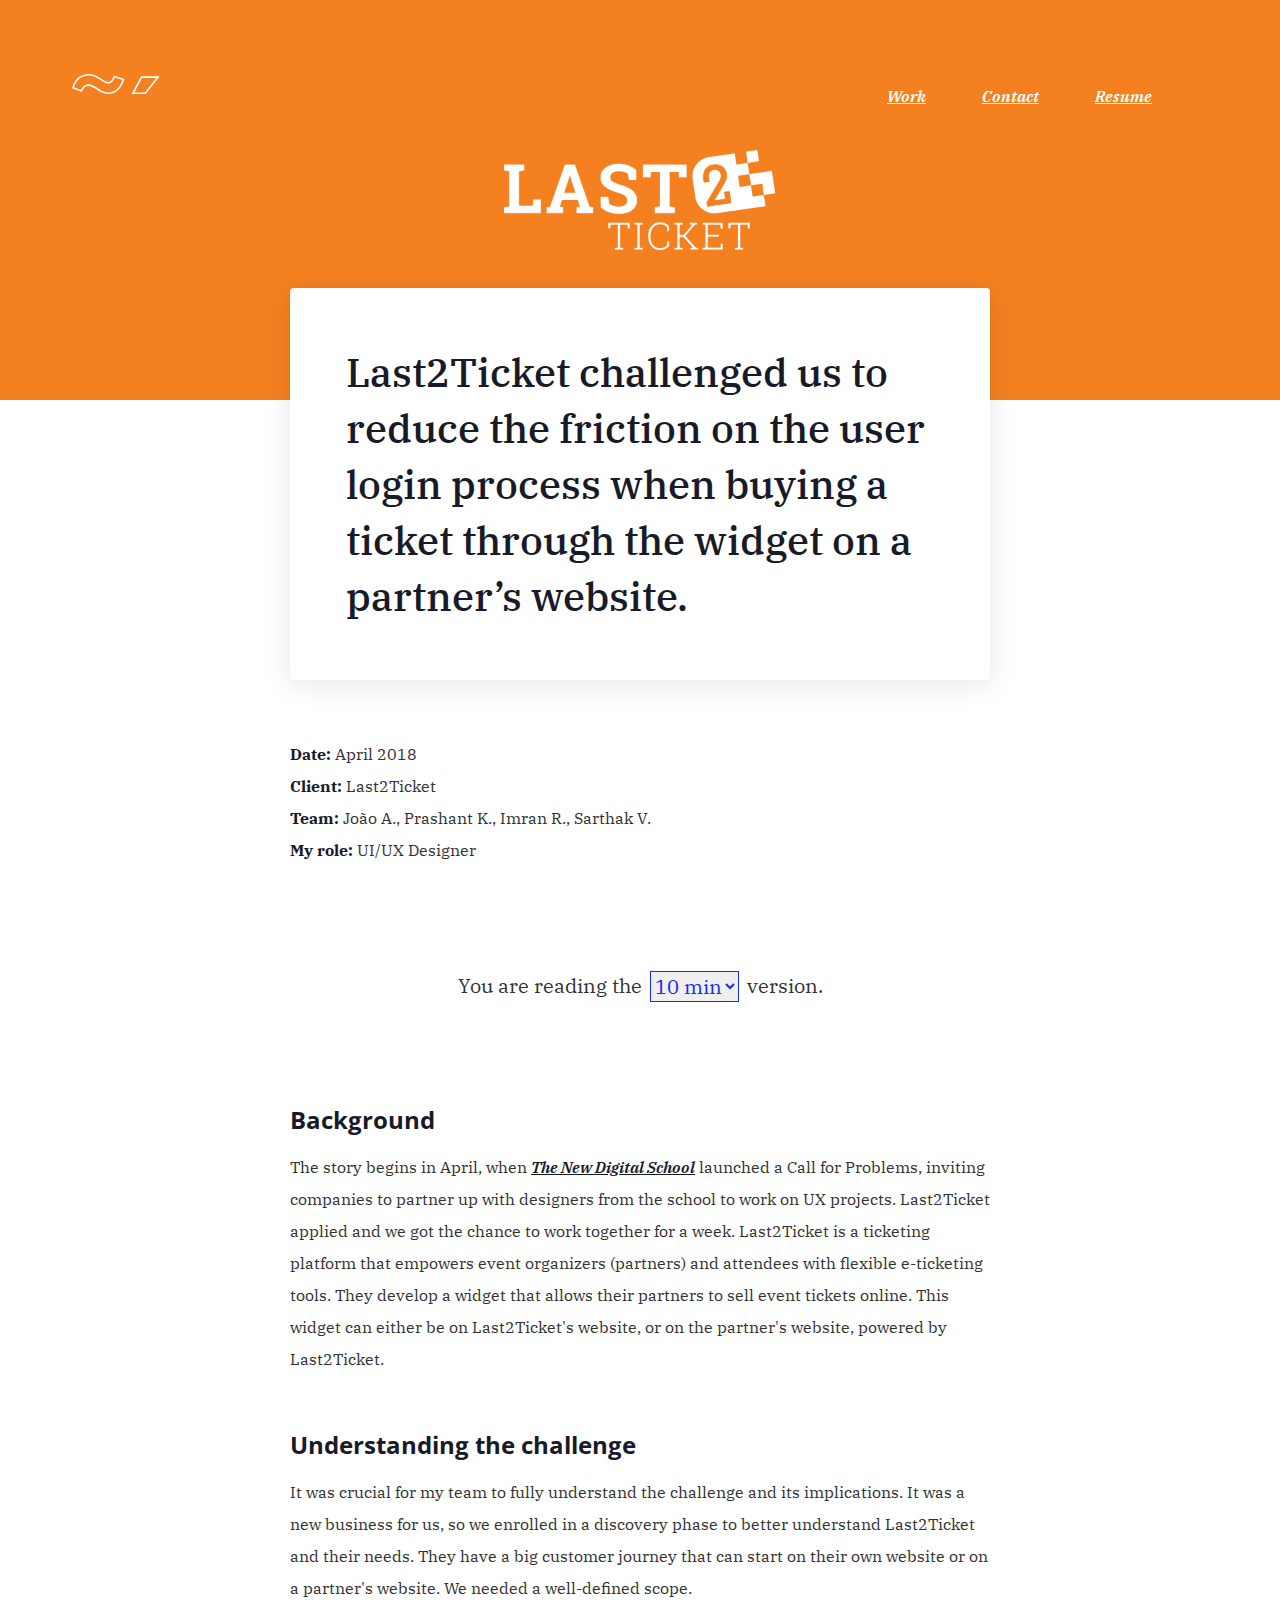
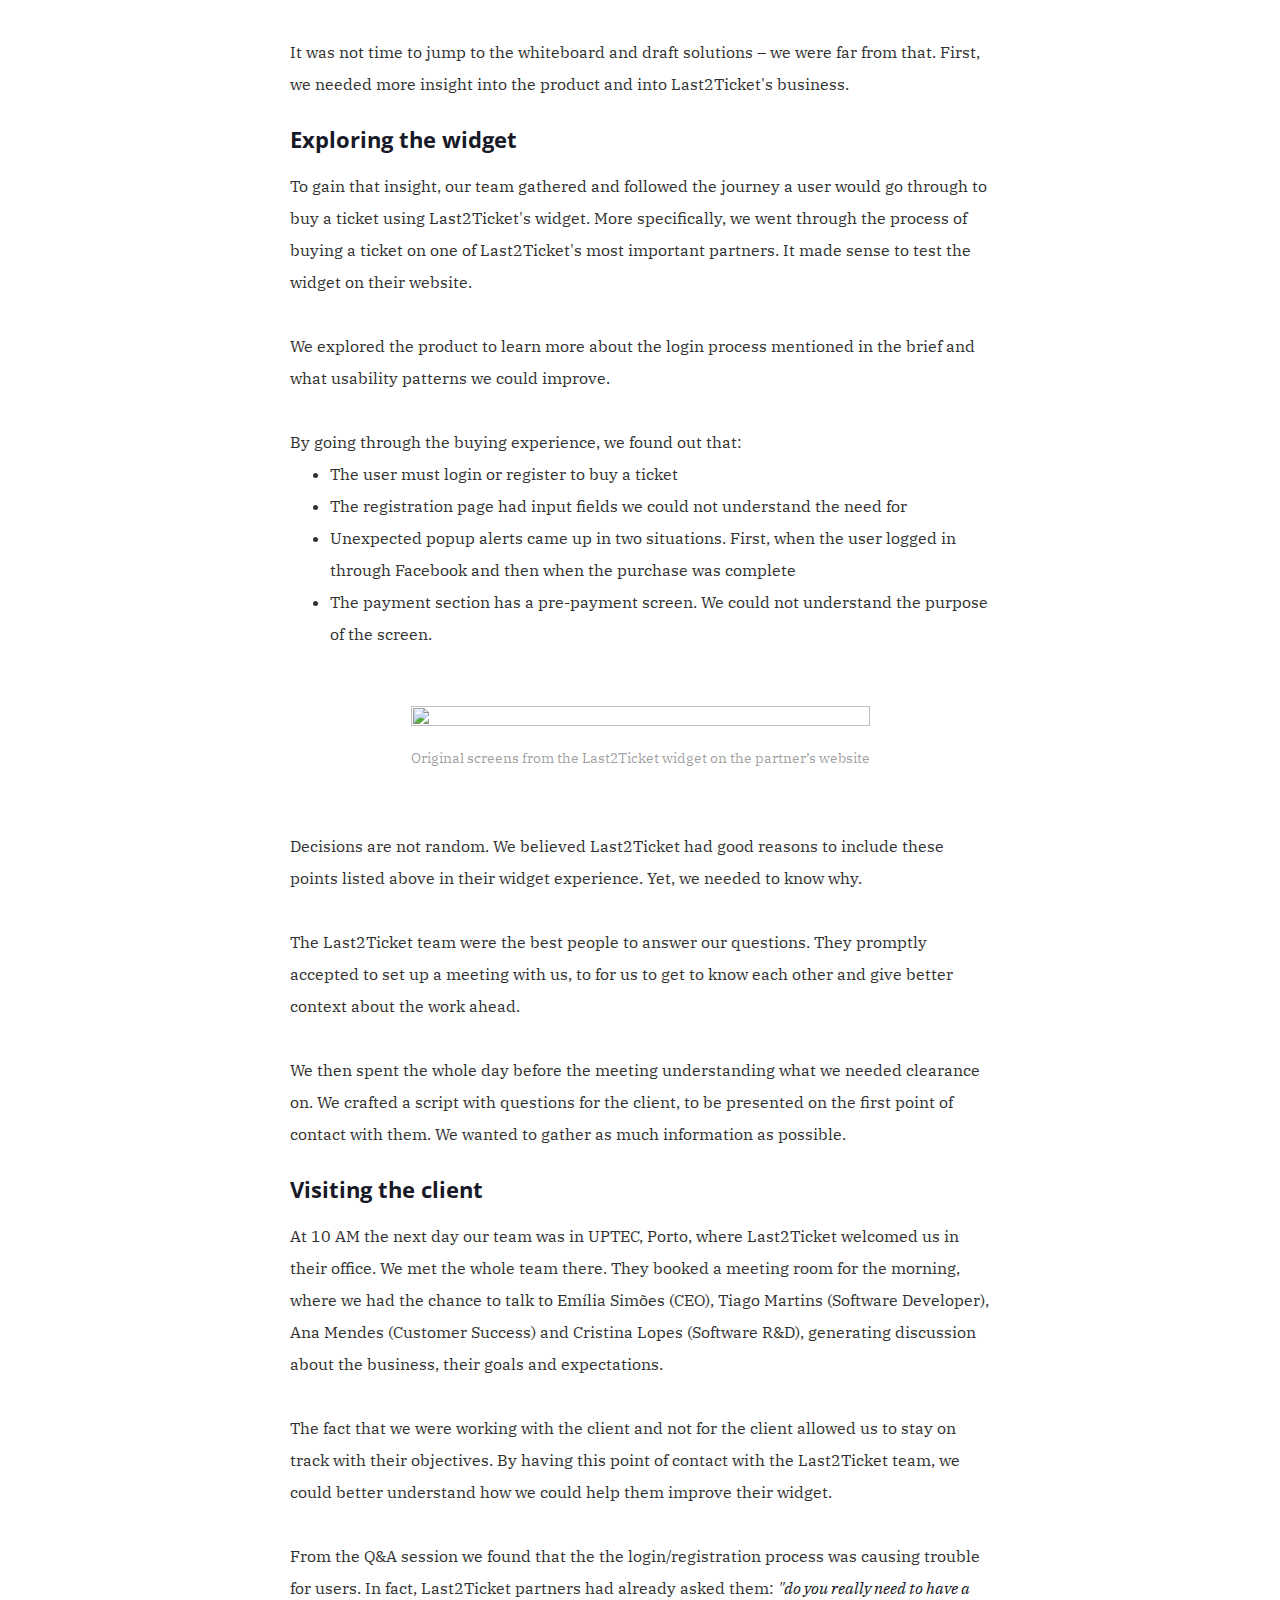
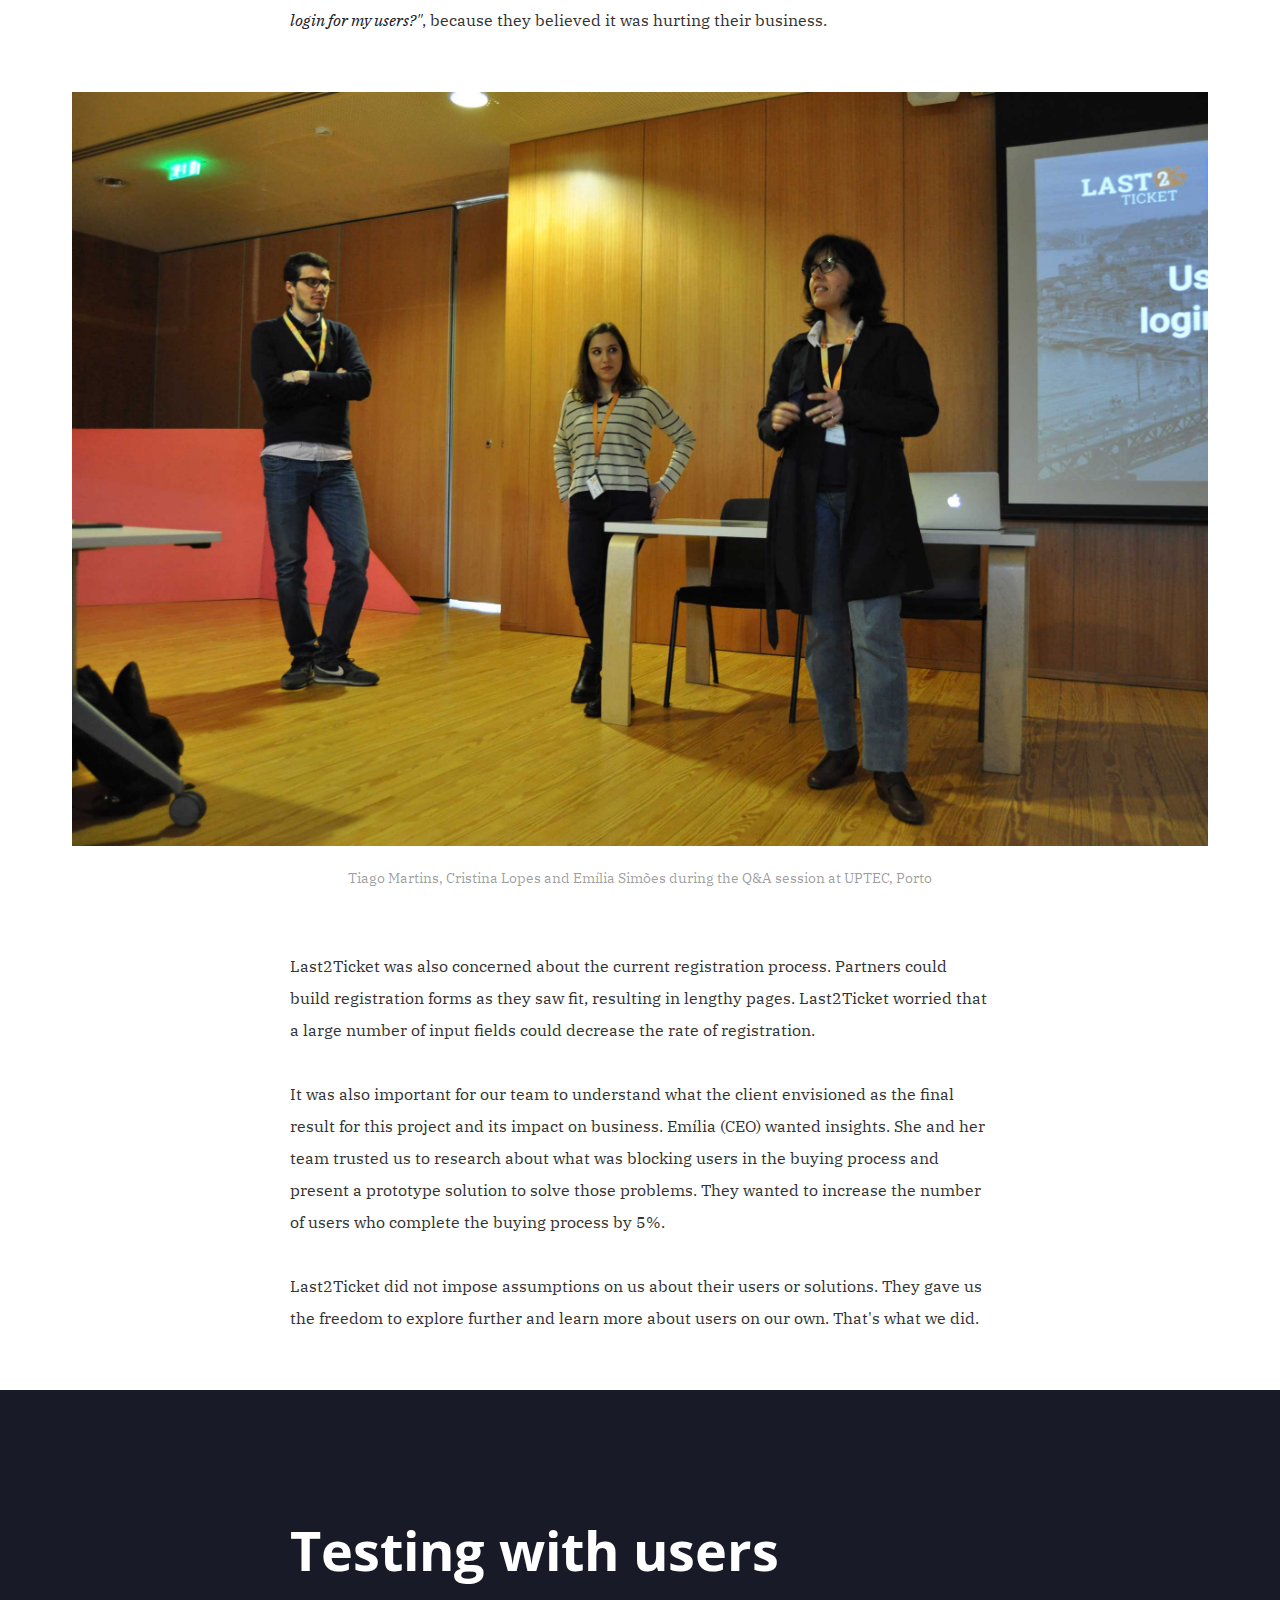
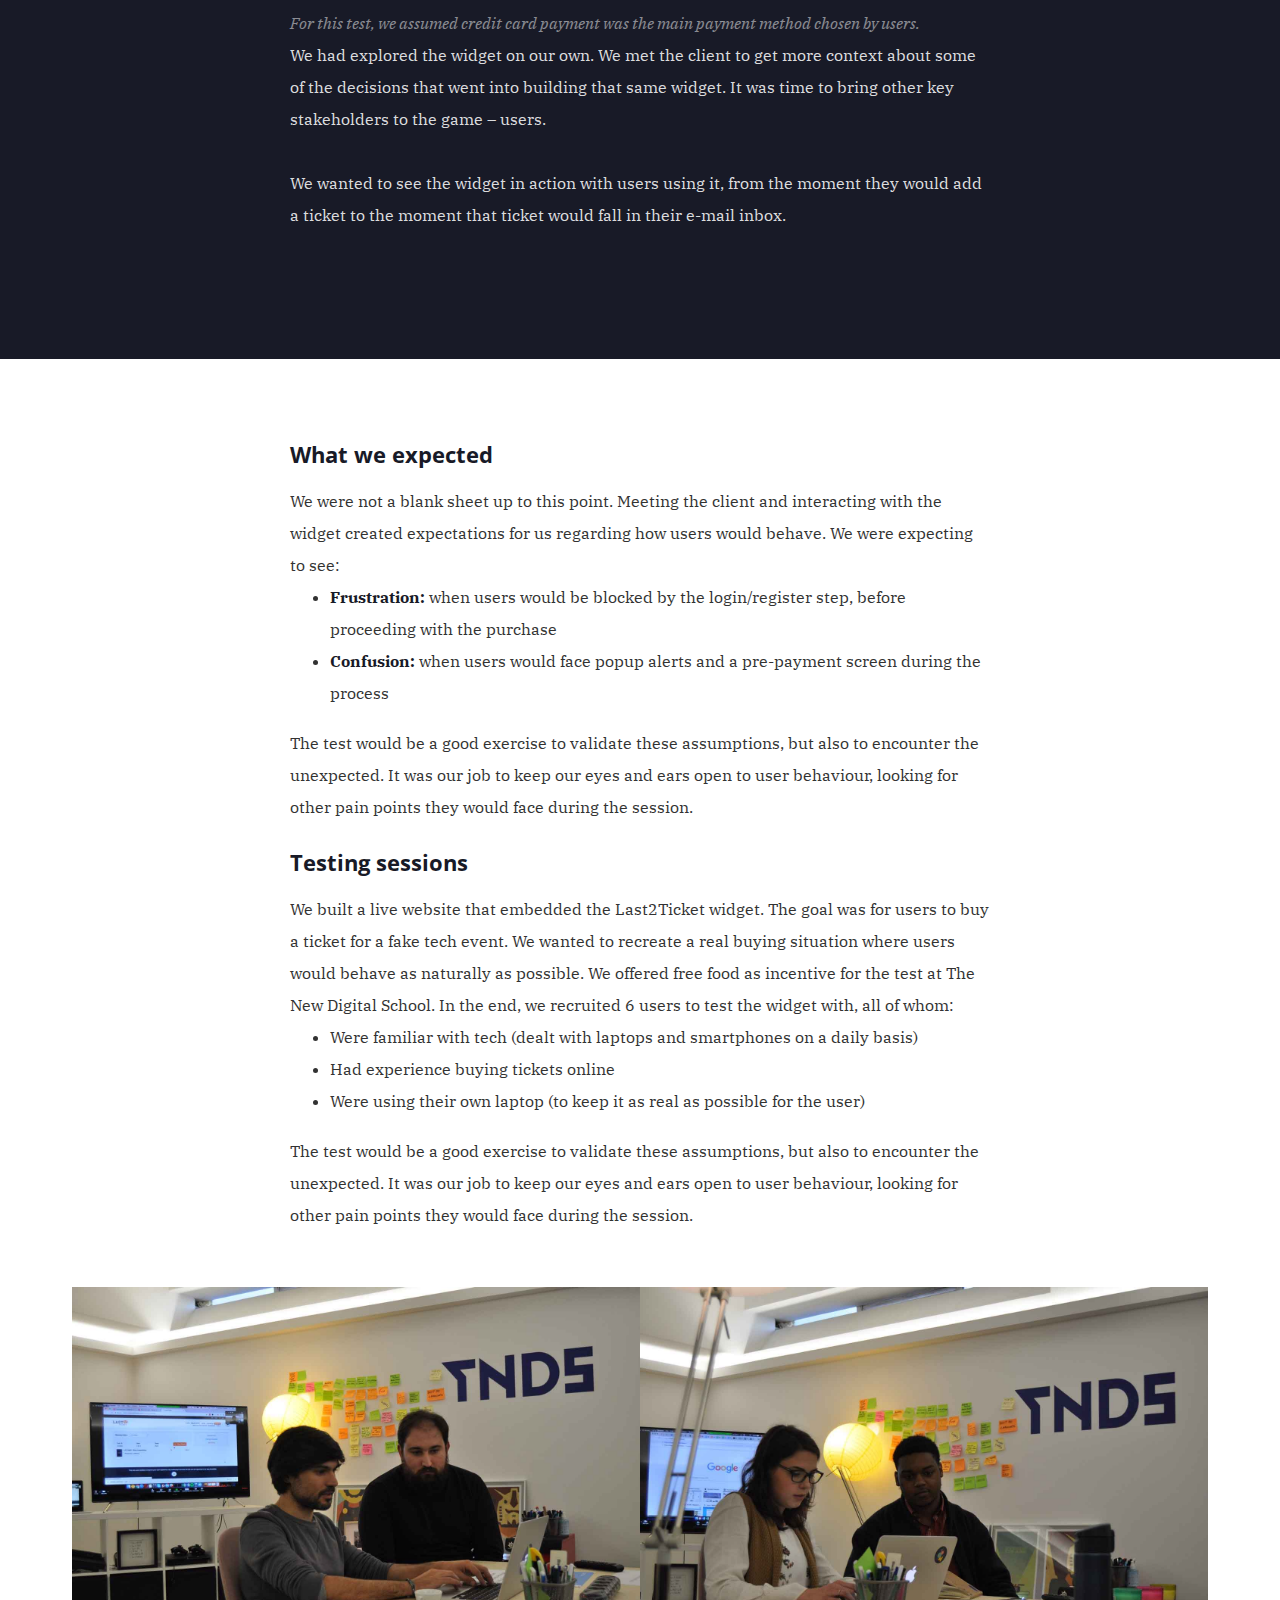
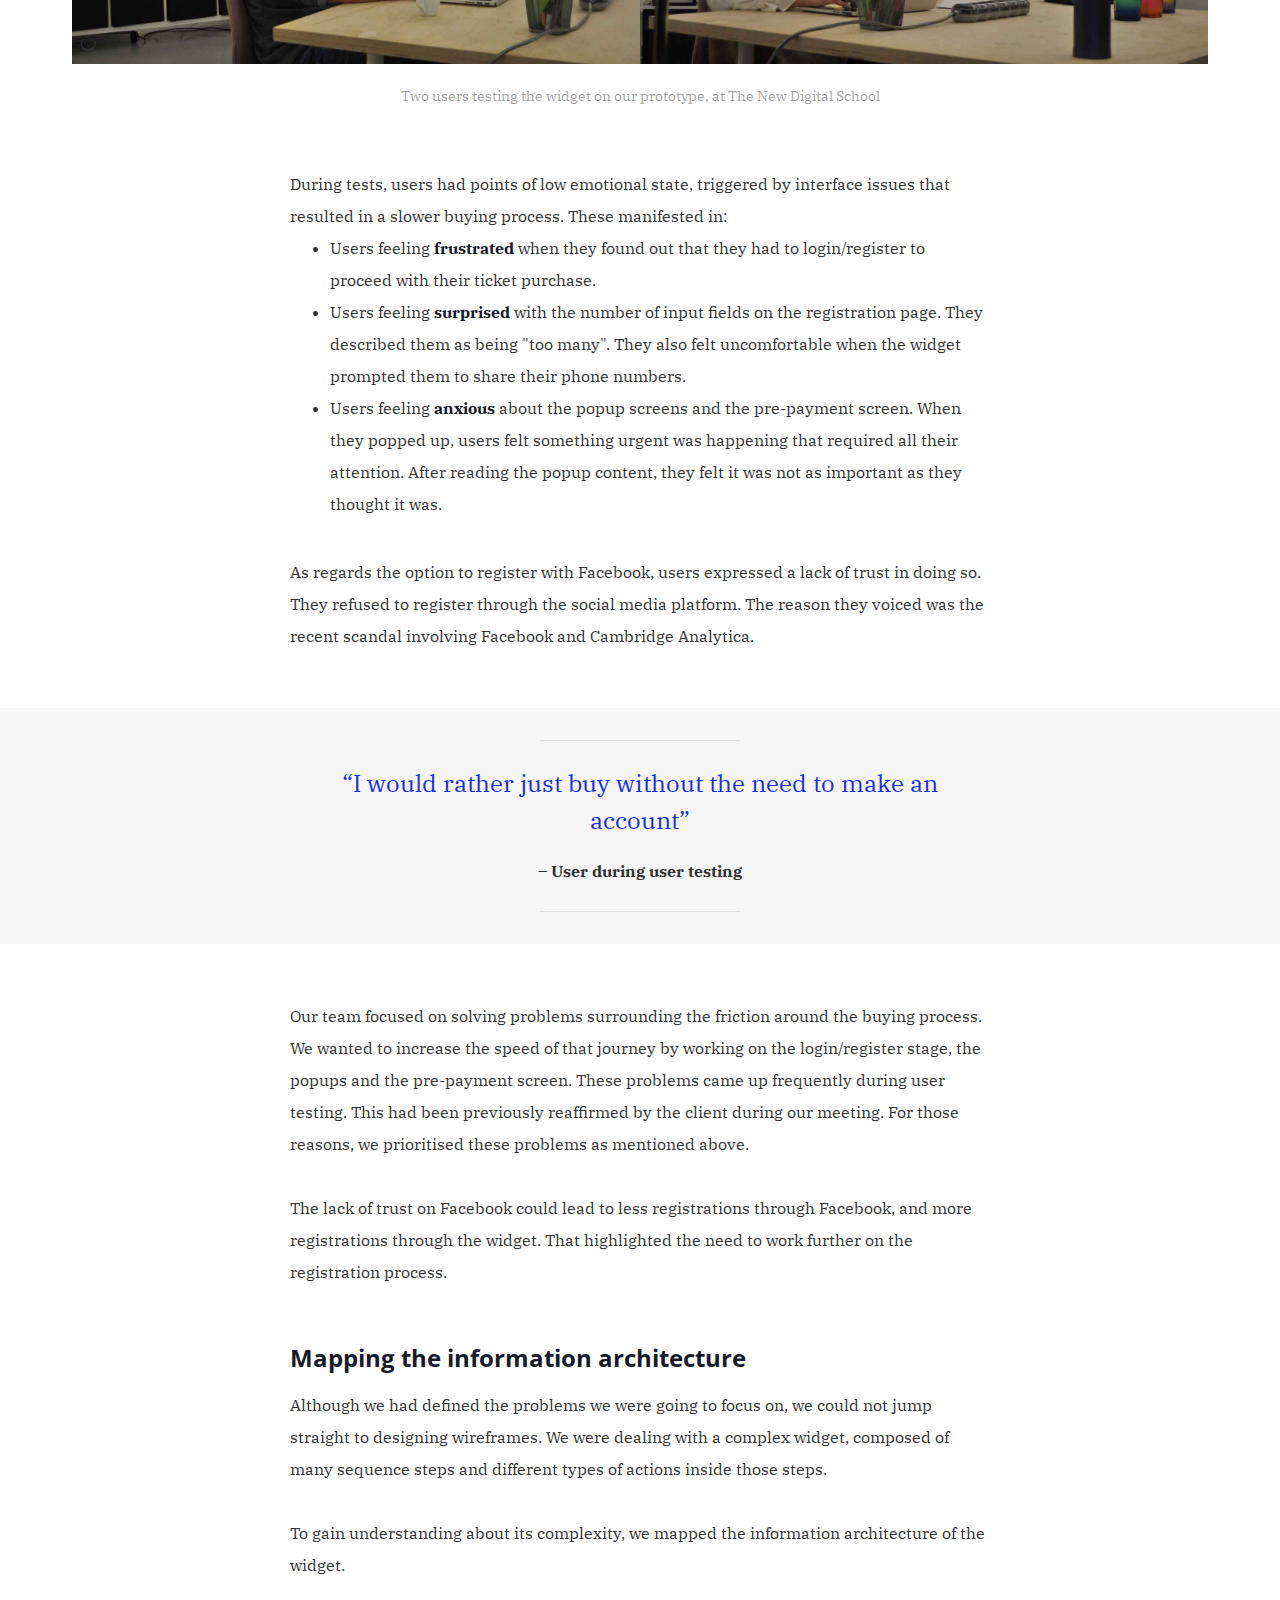
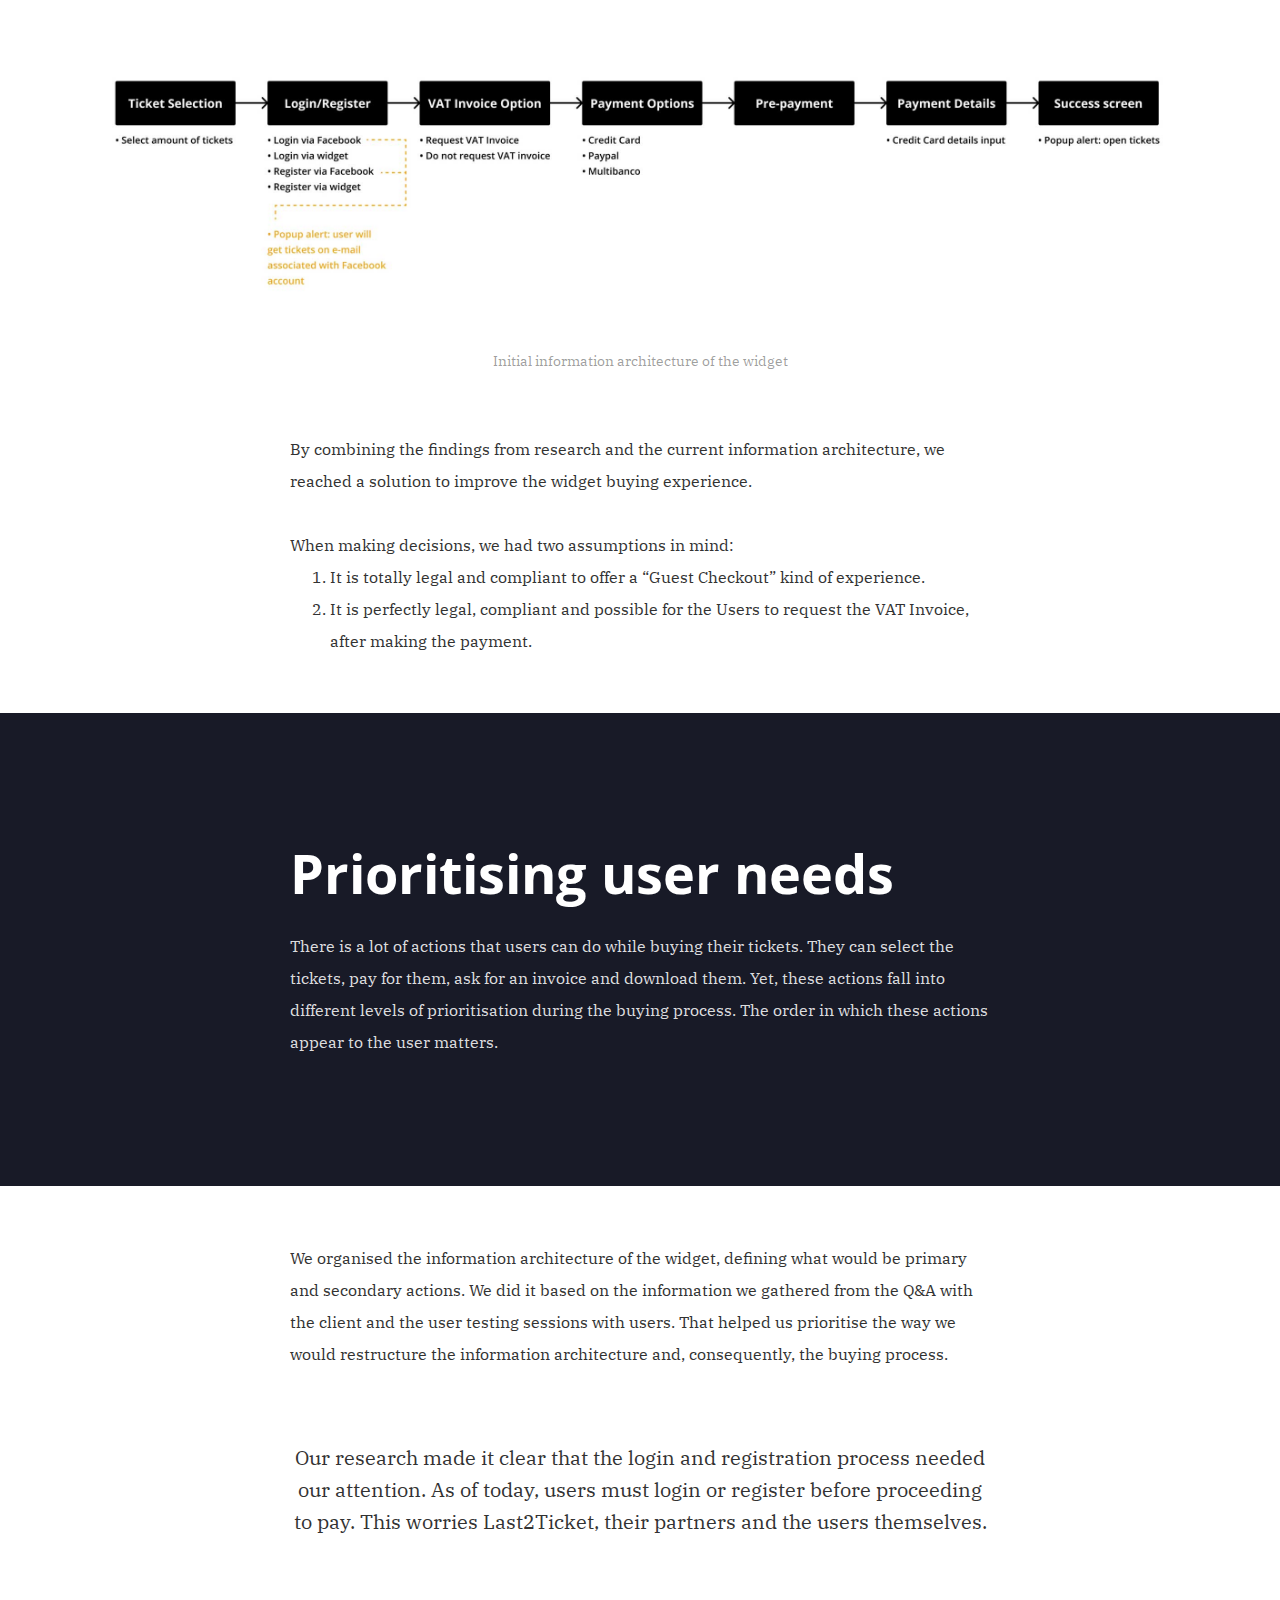
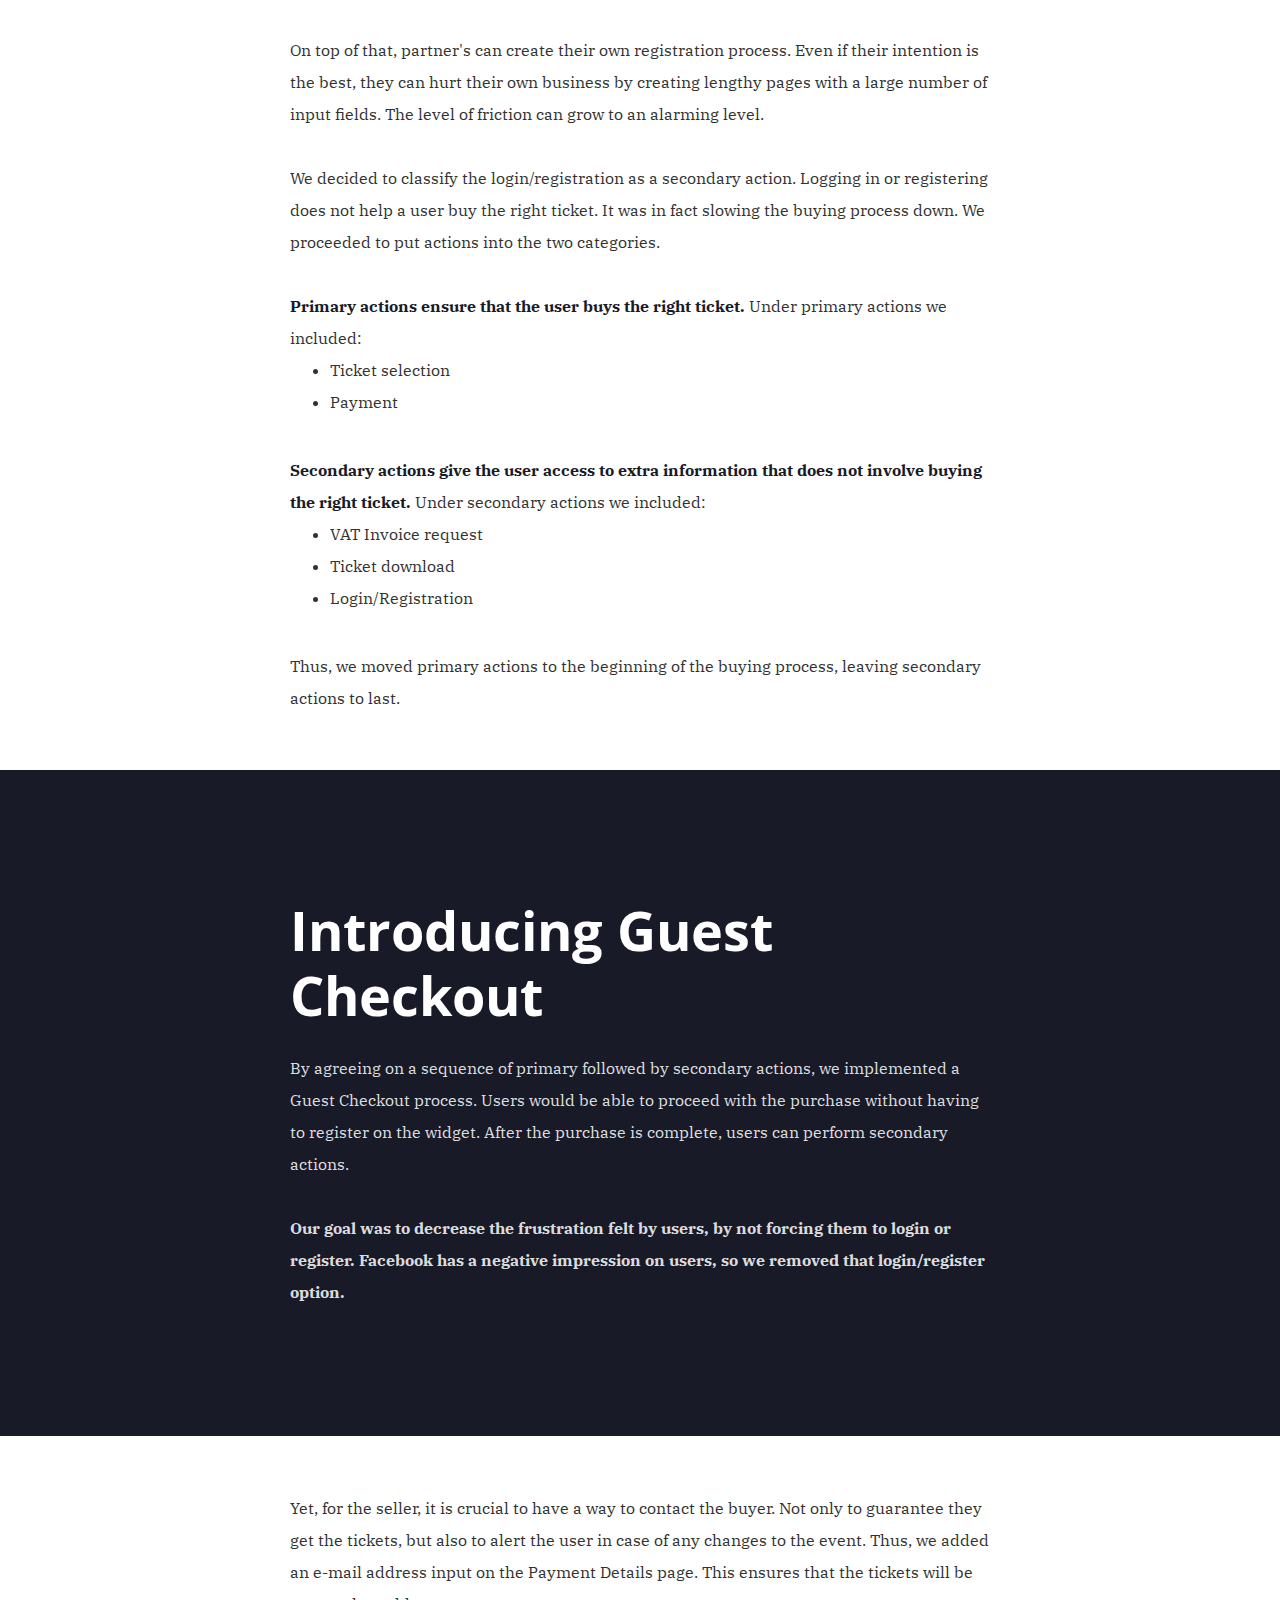
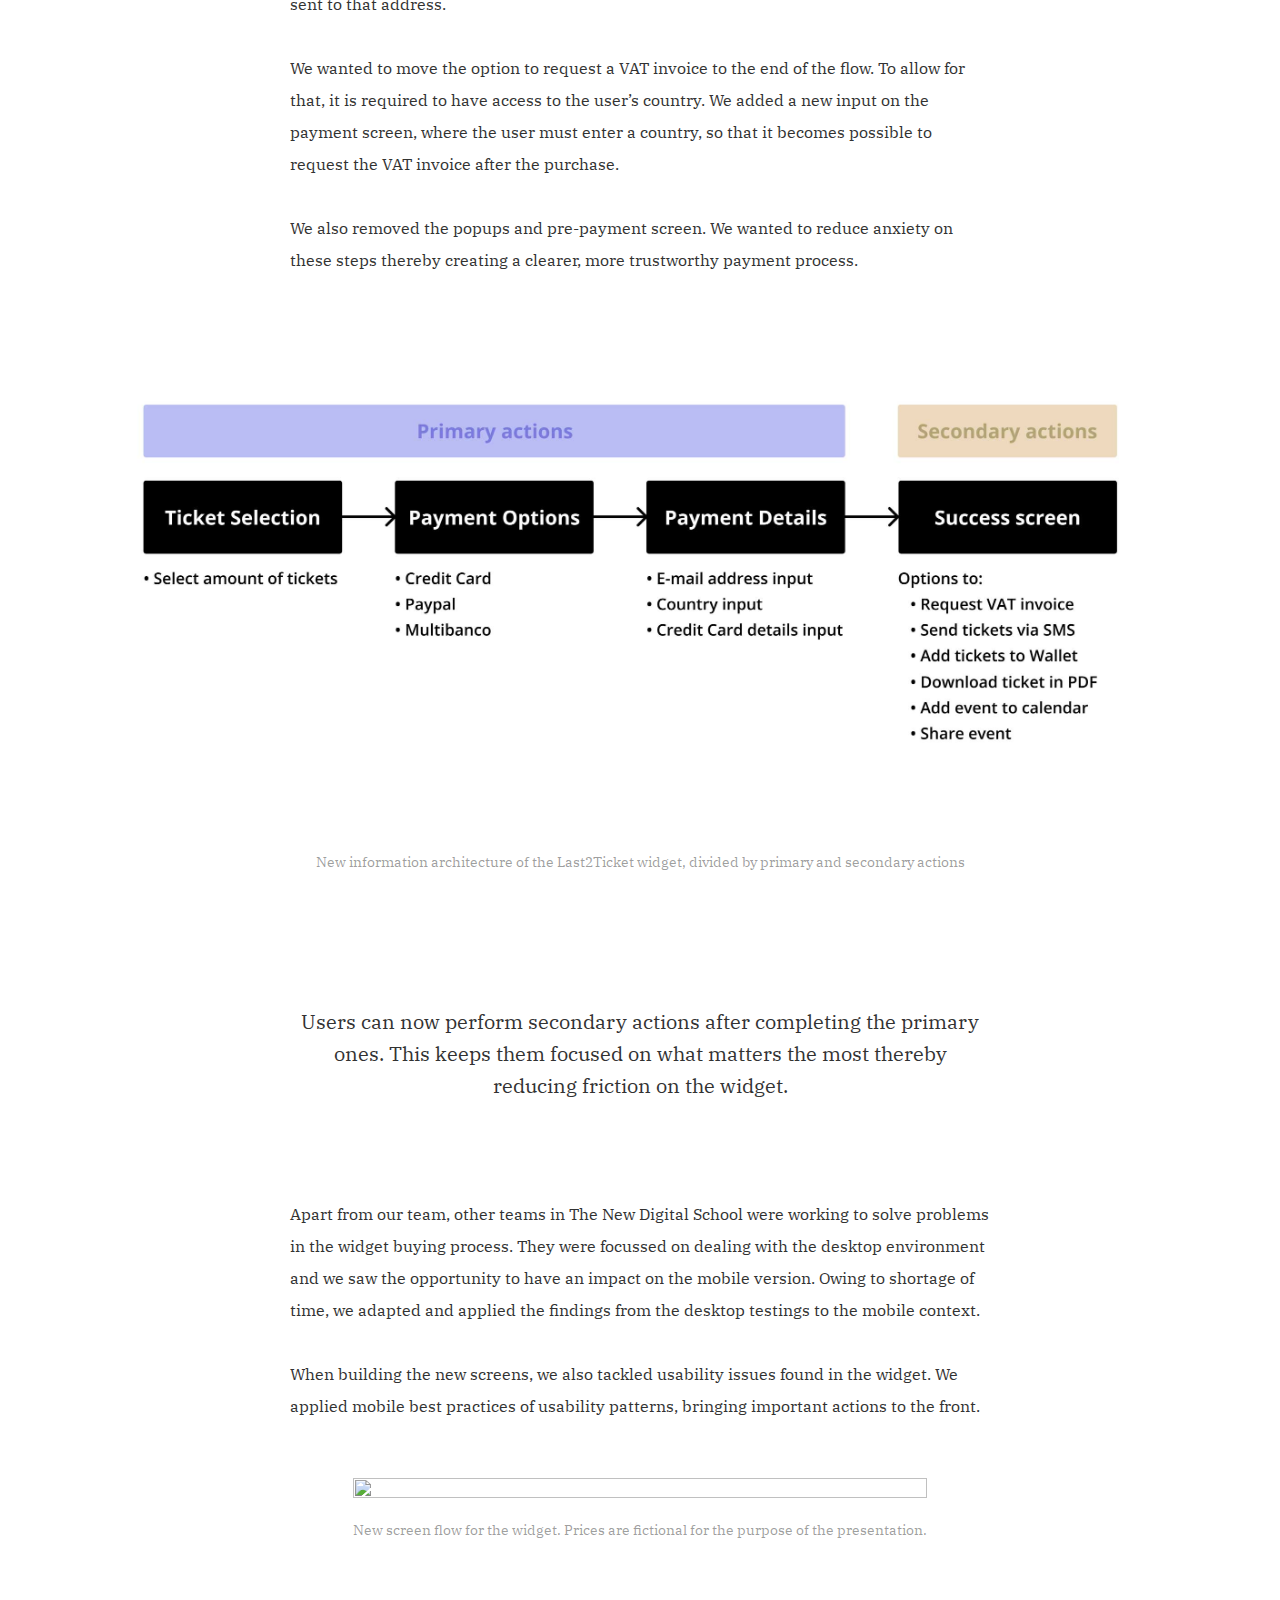
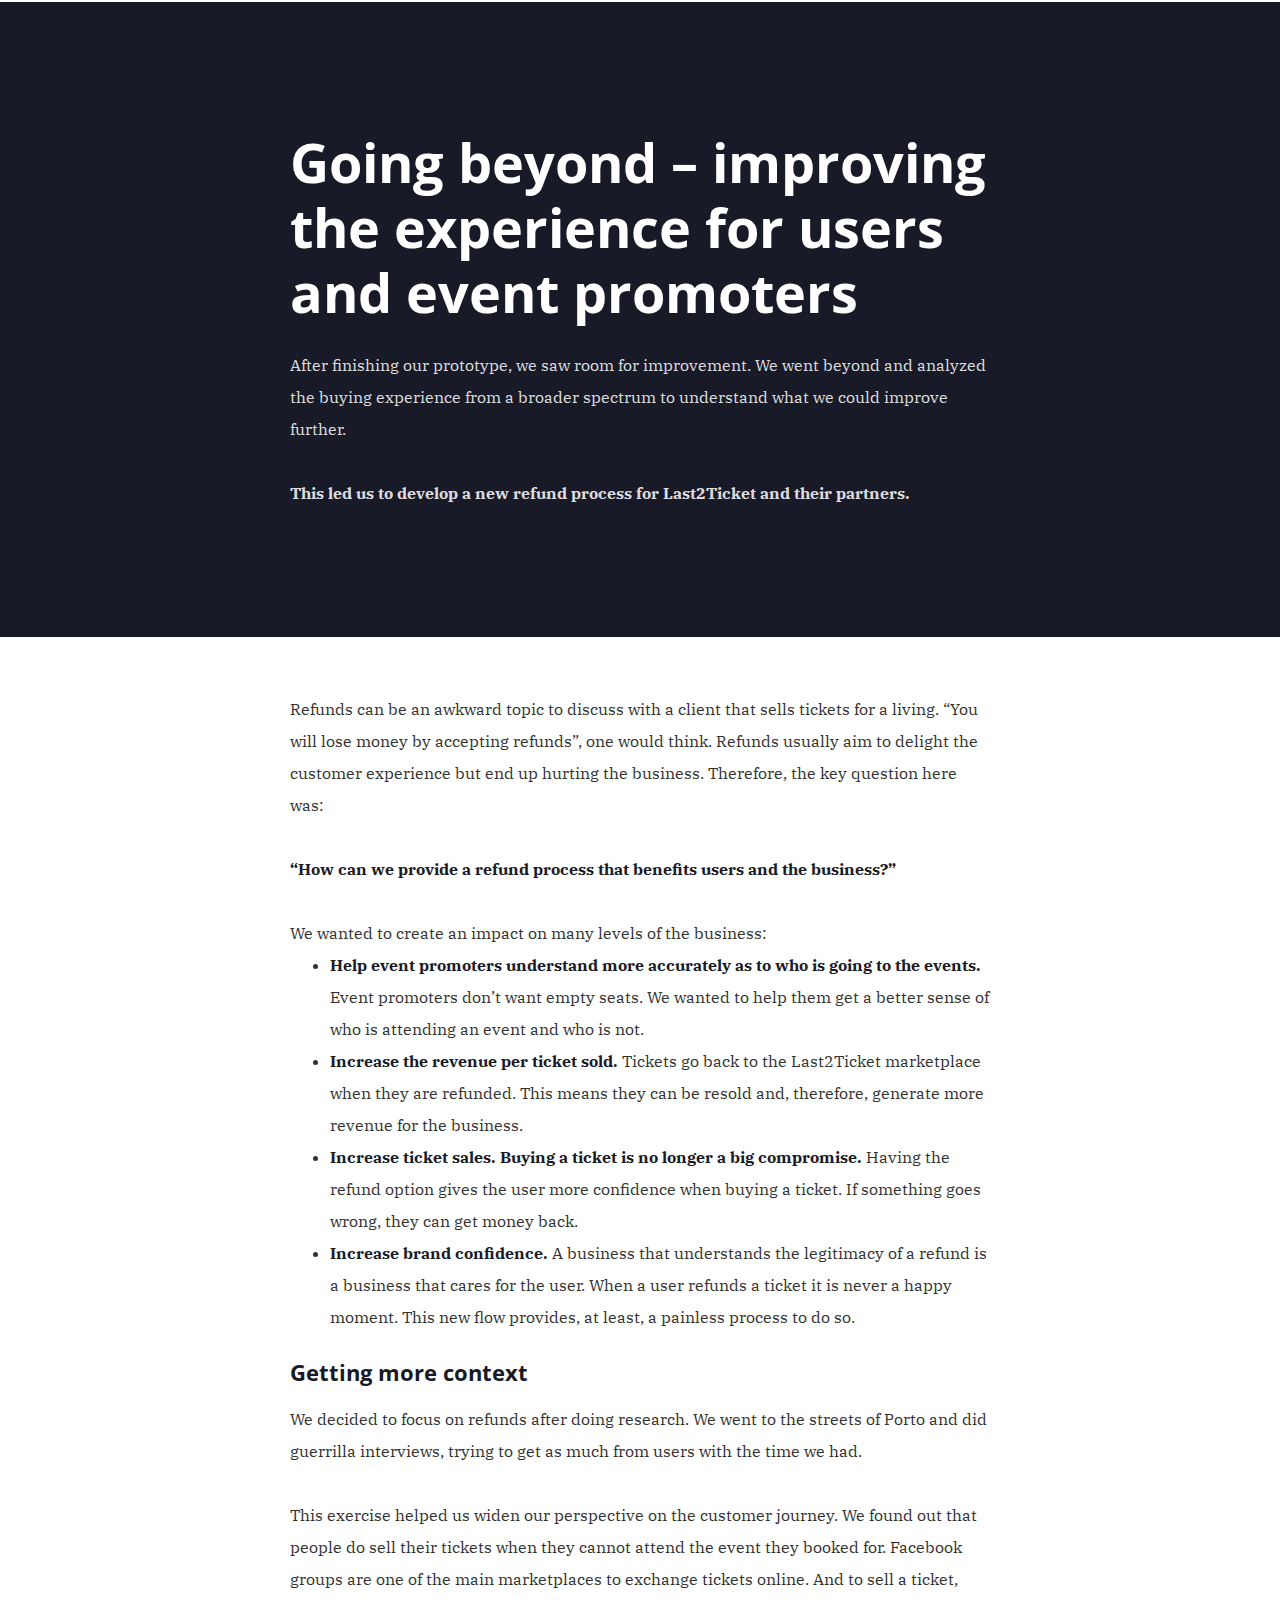
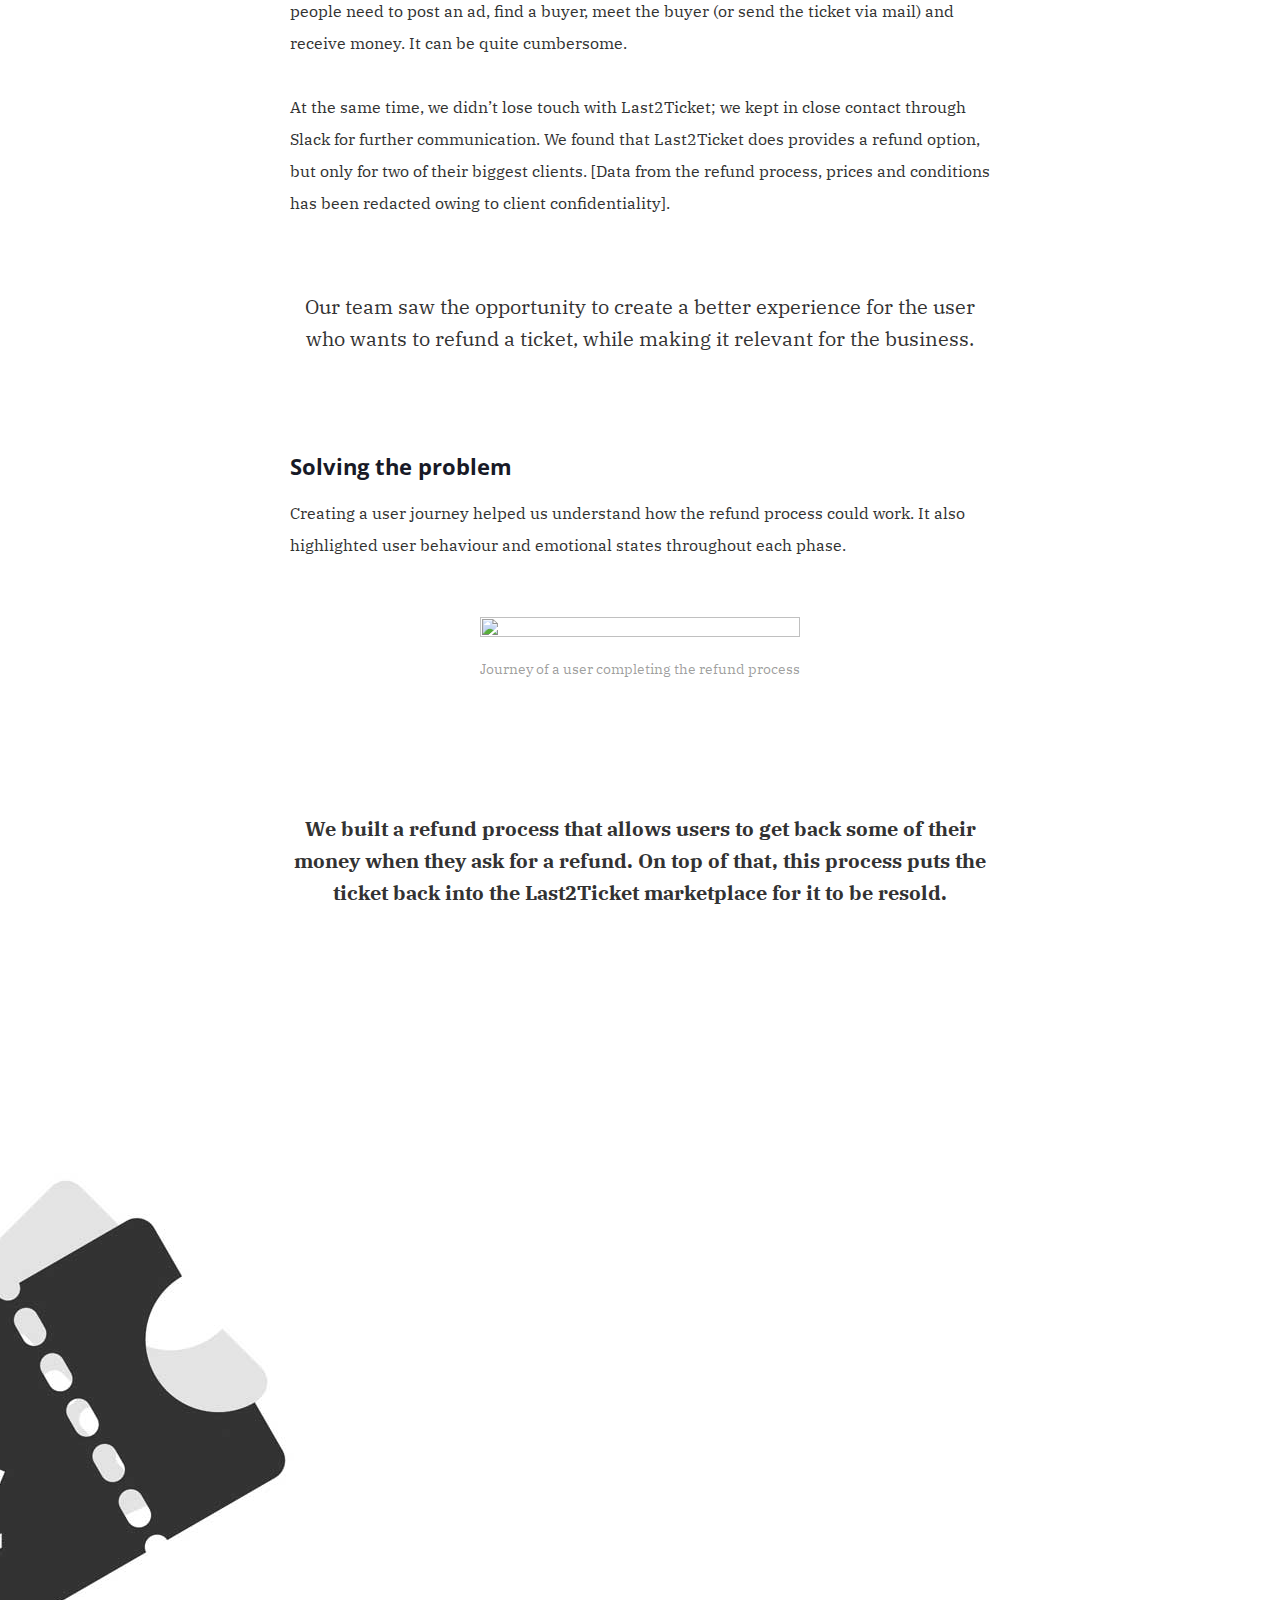
==== commit 5b2a53d2: "add imgs" ====
--- a/last2ticket/index.html
+++ b/last2ticket/index.html
@@ -1,7 +1,8 @@
 <html>
 <head>
     <meta name="viewport" content="width=device-width, initial-scale=1.0">
-    <title>João Araújo</title>
+    <title>João Araújo ~ Last2Ticket Case Study</title>
+    <meta name="robots" content="noindex">
     <link rel="stylesheet" href="l2tstyle.css">
     <meta charset="utf-8">
     <link href="https://fonts.googleapis.com/css?family=Open+Sans+Condensed:300,700|IBM+Plex+Serif:400,400i,700,700i" rel="stylesheet">
@@ -13,12 +14,6 @@
 </head>
 
 <body>
-    <!--
-        // Sub block inside the same theme, specially for Subtitles.
-        <div class="Block-sub-sub">
-                <h3 class="Case-title">Background</h3>
-        </div>
-    -->
     <div class="Topnav">
         <div class="Navigation">
             <a href="/" class="Logo-link">
@@ -34,7 +29,7 @@
             <div class="Navigation-content">
                 <a href="../#work" class="Dropdown-link">Work</a>
                 <a href="../#contact" class="Dropdown-link">Contact</a>
-                <a href="#" class="Dropdown-link">Resume</a>
+                <a href="../JoaoAraujo_Resume2018.pdf" target="_blank" class="Dropdown-link">Resume</a>
             </div>
         </div>
     </div>
@@ -49,7 +44,7 @@
             <div class="Dropdown-content">
                 <a href="../#work" class="Dropdown-link">Work</a>
                 <a href="../#contact" class="Dropdown-link">Contact</a>
-                <a href="#" class="Dropdown-link">Resume</a>
+                <a href="../JoaoAraujo_Resume2018.pdf" target="_blank" class="Dropdown-link">Resume</a>
             </div>
         </div>
     </div>
@@ -62,7 +57,7 @@
                 the widget on a partner’s website. </h1>
         </div>
     </div>
-    <div class="Block Block-settings">
+    <div class="Block Block-settings" id="top">
         <div class="Block-sub Block-sub-settings">
             <p><span style="font-weight: 700">Date:</span> April 2018</p>
             <p><span style="font-weight: 700">Client:</span> Last2Ticket</p>
@@ -75,7 +70,6 @@
 
     <!-- new bar for progress reading -->
     <!-- <div class="bar-long"></div> -->
-
     <div class="progress-bar"></div>
     <div class="Block Reading-block">
         <div class="Block-sub Reading-block-sub">
@@ -84,7 +78,6 @@
                 <button class="Reading-time" id="button2min">2 min</button>
                 <button class="Reading-time" id="button10min">10 min</button>
             </div> -->
-
             <form name="form2" id="formRead">
             <select name="jumpmenu" id="selectRead" onchange="getComboA(this)">
             <option value="tenmin.html">10 min</option>
@@ -109,6 +102,11 @@
             </div>
         </div>
     </div>
+    <a href="#top">
+        <div id="BackTop">
+                <svg xmlns="http://www.w3.org/2000/svg" width="24" height="24" fill="#ccc" viewBox="0 0 24 24"><path d="M0 16.67l2.829 2.83 9.175-9.339 9.167 9.339 2.829-2.83-11.996-12.17z"/></svg>
+        </div>
+    </a>
 </body>
 <script>
     $(window).scroll(function () {
--- a/last2ticket/l2tstyle.css
+++ b/last2ticket/l2tstyle.css
@@ -1 +1 @@
-:root{--color-dark:#181a27;--color-main:#162bf4;--color-text:#323232;--color-brand:#f58020;--padding-vertical:56px;--padding-horiz:133px}*{margin:0;color:var(--color-dark)}h1{font-family:'IBM Plex Serif', serif;font-size:24px;font-weight:500;line-height:38px}@media only screen and (min-width: 700px){h1{font-size:40px;line-height:56px}}.Hero-image{display:none}@media only screen and (min-width: 700px){.Hero-image{display:flex;position:absolute;z-index:-5;right:0;opacity:0.1 !important}}.h1-grad{background:-webkit-linear-gradient(left, var(--color-dark), transparent);background:-o-linear-gradient(right, var(--color-dark), transparent);background:-moz-linear-gradient(right, var(--color-dark), transparent);background:linear-gradient(to right, var(--color-dark), transparent);-webkit-background-clip:text;-webkit-text-fill-color:transparent}h2{font-family:'Open Sans Condensed', sans-serif;line-height:120%;width:100%}h2 span{font-weight:500;font-style:italic}h3{font-family:'Open Sans Condensed', sans-serif;line-height:normal;font-size:22px;width:100%}p,li{font-family:'IBM Plex Serif', serif;font-size:16px;line-height:32px;color:var(--color-text)}a{font-family:'IBM Plex Serif', serif;font-size:16px;line-height:32px;color:var(--color-dark);font-style:italic;font-weight:600;transition:0.2s ease-in-out;background-position:0 50%;background-repeat:repeat-x;background-size:3px 3px;text-decoration:underline;transition:0.2s ease}a:hover{background-image:url("data:image/svg+xml;charset=utf8,%3Csvg id='squiggle-link' xmlns='http://www.w3.org/2000/svg' xmlns:xlink='http://www.w3.org/1999/xlink' xmlns:ev='http://www.w3.org/2001/xml-events' viewBox='0 0 20 4'%3E%3Cstyle type='text/css'%3E.squiggle{animation:shift .3s linear infinite;}@keyframes shift {from {transform:translateX(0);}to {transform:translateX(-20px);}}%3C/style%3E%3Cpath fill='none' stroke='#323232' stroke-width='1' class='squiggle' d='M0,3.5 c 5,0,5,-3,10,-3 s 5,3,10,3 c 5,0,5,-3,10,-3 s 5,3,10,3'/%3E%3C/svg%3E");background-position:0 50%;background-size:auto 6px;background-repeat:repeat-x;text-decoration:none;transition:0.2s ease}.Logo-link:hover{background-image:url("data:image/svg+xml;charset=utf8,%3Csvg id='squiggle-link' xmlns='http://www.w3.org/2000/svg' xmlns:xlink='http://www.w3.org/1999/xlink' xmlns:ev='http://www.w3.org/2001/xml-events' viewBox='0 0 20 4'%3E%3Cstyle type='text/css'%3E.squiggle{animation:shift .3s linear infinite;}@keyframes shift {from {transform:translateX(0);}to {transform:translateX(-20px);}}%3C/style%3E%3Cpath fill='none' stroke='#fff' stroke-width='1' class='squiggle' d='M0,3.5 c 5,0,5,-3,10,-3 s 5,3,10,3 c 5,0,5,-3,10,-3 s 5,3,10,3'/%3E%3C/svg%3E");background-position:0 50%;background-size:auto 6px;background-repeat:repeat-x;text-decoration:none;transition:0.2s ease}.Navigation-content{z-index:8000;width:100%;display:none;flex-direction:column;margin-top:24px}@media only screen and (min-width: 600px){.Navigation-content{display:flex;flex-direction:row;justify-content:baseline;width:auto}}.Navigation-content a{color:#fff;font-size:32px}@media only screen and (min-width: 600px){.Navigation-content a{font-size:16px}}.Navigation-content a:hover{background-image:url("data:image/svg+xml;charset=utf8,%3Csvg id='squiggle-link' xmlns='http://www.w3.org/2000/svg' xmlns:xlink='http://www.w3.org/1999/xlink' xmlns:ev='http://www.w3.org/2001/xml-events' viewBox='0 0 20 4'%3E%3Cstyle type='text/css'%3E.squiggle{animation:shift .3s linear infinite;}@keyframes shift {from {transform:translateX(0);}to {transform:translateX(-20px);}}%3C/style%3E%3Cpath fill='none' stroke='#fff' stroke-width='1' class='squiggle' d='M0,3.5 c 5,0,5,-3,10,-3 s 5,3,10,3 c 5,0,5,-3,10,-3 s 5,3,10,3'/%3E%3C/svg%3E");background-position:0 50%;background-size:auto 6px;background-repeat:repeat-x;text-decoration:none;transition:0.2s ease}.Dropdown{top:0;left:0;position:absolute;background-color:var(--color-dark);width:100%;height:100%;z-index:50000;display:none}@media only screen and (min-width: 600px){.Dropdown{display:none}}.Dropdown-all{padding:0px 24px}.Dropdown-top{display:flex;flex-direction:row;justify-content:flex-end;margin-top:32px}.Dropdown-content{z-index:8000;width:100%;display:flex;flex-direction:column;margin-top:24px}@media only screen and (min-width: 600px){.Dropdown-content{flex-direction:row;justify-content:baseline;width:auto}}.Dropdown-content a{color:#fff;font-size:32px}@media only screen and (min-width: 600px){.Dropdown-content a{font-size:16px;color:var(--color-text)}}.Dropdown-content a:hover{background-image:none;text-decoration:underline}.Dropdown-link:nth-of-type(1){margin-top:24px}@media only screen and (min-width: 600px){.Dropdown-link:nth-of-type(1){margin:0}}.Dropdown-link:nth-of-type(3){margin-bottom:32px}@media only screen and (min-width: 600px){.Dropdown-link:nth-of-type(3){margin:0;margin:0px 56px 0px 0px}}.Dropdown-link:nth-of-type(2){margin:56px 0px}@media only screen and (min-width: 600px){.Dropdown-link:nth-of-type(2){margin:0;margin:0px 56px}}.Close-button{width:32px;height:28px;cursor:pointer}.Close-button .hamburger-line{background-color:#fff;height:3px;width:100%}.Close-button .hamburger-line:nth-child(1){position:relative;margin:4px 0px;transform:rotate(45deg);top:7px}.Close-button .hamburger-line:nth-child(2){margin:4px 0px;width:100%;transform:rotate(-45deg)}.Topnav{display:flex;flex-direction:row;justify-content:center;padding:0px 24px}@media only screen and (min-width: 600px){.Topnav{padding:0px 32px}}@media only screen and (min-width: 832px){.Topnav{padding:0px 72px}}.Navigation{width:100%;display:flex;padding:32px 0px;flex-direction:row;justify-content:space-between;align-items:center;max-width:1174px}@media only screen and (min-width: 600px){.Navigation{padding:var(--padding-vertical) 0px 0px 0px}}.Navigation-logo,.Footer-logo{width:88px}.Footer-logo{margin-bottom:16px}.Navigation-hamburger{cursor:pointer;width:24px;height:24px}@media only screen and (min-width: 600px){.Navigation-hamburger{display:none}}.hamburger-line{height:3px;width:100%;background-color:#fff}.hamburger-line:nth-child(2){margin:4px 0px;width:70%}.Main-block{background-color:var(--color-dark);margin:96px 0px}.Block{box-sizing:border-box;display:flex;flex-direction:column;justify-content:center;padding:16px 24px;margin:56px 0px;width:100%;position:relative}@media only screen and (min-width: 600px){.Block{padding:0px 32px;align-items:center}}@media only screen and (min-width: 832px){.Block{padding:0px 72px}}@media only screen and (min-width: 1318px){.Block{padding:0;justify-content:center}}.Text-attention{text-align:center;font-size:20px}.Main-block{padding-top:128px;padding-bottom:128px}.Block-challenge{margin:300px 0px 0px 0px;align-items:center;padding:0}@media only screen and (min-width: 420px){.Block-challenge{border-radius:3px;height:300px;margin:200px 0px 0px 0px}}@media screen and (min-width: 600px){.Block-challenge{height:350px}}@media only screen and (min-width: 700px){.Block-challenge{height:550px}}@media only screen and (min-width: 740px){.Block-challenge{height:450px}}.Block-settings{margin-top:32px;flex-direction:row;justify-content:center}@media only screen and (min-width: 420px){.Block-settings{margin-bottom:104px;padding:0;margin-top:-32px}}@media only screen and (min-width: 580px){.Block-settings{margin-top:-56px}}@media only screen and (min-width: 740px){.Block-settings{margin-top:-16px}}@media only screen and (min-width: 855px){.Block-settings{margin-top:-56px}}.Case-title{margin-bottom:16px}.Block-sub{max-width:700px;display:flex;flex-direction:column;align-items:center}.Block-sub-settings{display:flex;flex-direction:column;align-items:flex-start;width:100%}@media only screen and (min-width: 420px){.Block-sub-settings{width:80%;margin-top:32px}}.Block-sub-sub{display:flex;flex-direction:column;align-items:flex-start;max-width:700px;margin:24px 0px 0px 0px}.Block-media{width:100%;display:flex;flex-direction:column;justify-content:center;align-items:center}.img2{width:100%;display:flex;flex-direction:column;width:100%}@media only screen and (min-width: 600px){.img2{width:100%;flex-direction:row}}.img2 img{margin-top:16px;height:auto;float:right}@media only screen and (min-width: 600px){.img2 img{margin-top:0px}}.Block-media-1{flex:1}.Block-media-2{flex:1}.Block-media-desc{max-width:700px;text-align:center;font-size:14px;color:rgba(0,0,0,0.4);margin-top:16px}.Block-img{width:100%}@media only screen and (min-width: 600px){.Reduce-height{width:auto;height:90%}}@media only screen and (min-width: 600px){.Reduce-width{widows:80%;height:auto}}.special{width:80%}.Full-width{max-width:100%}.Main-title{font-size:54px;color:#fff;margin-bottom:24px}.Main-text{color:rgba(255,255,255,0.87)}.Quote{text-align:center;background-color:#f6f6f6;padding:32px 24px}@media only screen and (min-width: 600px){.Quote{padding:32px 32px;align-items:center}}@media only screen and (min-width: 832px){.Quote{padding:32px 72px}}@media only screen and (min-width: 1318px){.Quote{padding:32px 0px;justify-content:center}}.Quote-text{line-height:37px;font-size:24px;margin-bottom:16px;color:var(--color-main)}.Quote-author{margin-bottom:24px;font-weight:700}.Quote-separator{height:1px;background-color:rgba(0,0,0,0.1);width:200px}.Quote-separator:nth-child(1){margin-bottom:24px}.Challenge{box-sizing:border-box;width:100%;background-color:#fff;box-shadow:0px 4px 30px rgba(0,0,0,0.1);padding:16px 24px;top:-24px;max-width:700px}@media only screen and (min-width: 420px){.Challenge{width:80%;border-radius:4px;position:absolute}}@media only screen and (min-width: 600px){.Challenge{padding:56px;align-items:center}}.Top-margin{margin:0px}.Hero{margin:56px 0px var(--padding-vertical) 0px}@media only screen and (min-width: 600px){.Hero{margin:96px 0px 96px 0px}}.Case-hero{position:absolute;top:0;z-index:-10;width:100%;height:400px;background-image:url("imgs/cover.png");background-position:center;background-size:cover}.Case-hero img{width:100%;position:absolute;height:auto;max-height:500px}.Subcontainer{display:flex;flex-direction:column}.Cases{width:100%;display:flex;max-width:1174px;flex-direction:row;flex-wrap:wrap;justify-content:center}@media only screen and (min-width: 1235px){.Cases{justify-content:space-between}}@media only screen and (min-width: 1204px){.Comp-left{margin-right:16px}}@media only screen and (min-width: 1204px){.Comp-right{margin-left:16px}}.Comp-container{width:100%;max-width:100%;border-radius:100px}.Comp-container>img{max-width:100%;max-height:100%}.Comp-text{font-family:'Playfair Display', serif;font-size:16px;line-height:32px}.Comp:nth-child(2){margin-top:56px}.Subcontainer .Comp{margin-top:56px;width:100%}.Wrapper .Subcontainer .Comp{margin-top:56px;width:530px}.Article{width:100%;max-width:500px}.Mail>p{max-width:530px}.Contact>.Subcontainer>p{margin-top:32px}.Contact{display:flex;flex-direction:row;justify-content:center}.Mail{width:100%;max-width:1174px}.Comp{position:relative;width:530px}.Comp>a{text-decoration:none}.Comp-title{font-size:32px;color:var(--color-dark);font-style:normal}.Comp-skills{top:72px;left:-8px;z-index:5;left:16px;font-weight:500;font-style:normal}.Comp-content{margin-top:8px}.Comp-image{width:100%;height:300px;background-repeat:no-repeat;background-size:cover;background-position:center;border-radius:4px;overflow:hidden;position:relative;transition:0.8s;display:flex;justify-content:center;align-items:center}.Black-layer{background-image:linear-gradient(to bottom, transparent, transparent);width:100%;top:0;left:0;height:300px;position:absolute;transition:0.35s;z-index:4;border-radius:4px;transform:scale(1.01, 1.01);transition:background-image 0.5s linear;-webkit-transition:background-image 0.5s linear}@media only screen and (min-width: 600px){.Black-layer{background-image:linear-gradient(to bottom, rgba(0,0,0,0.05), transparent)}}@media only screen and (min-width: 600px){.Comp:hover .Black-layer{background-image:linear-gradient(to bottom, transparent, transparent);transition:background-image 0.5s linear;-webkit-transition:background-image 0.5s linear}}.Comp-image img{position:absolute;top:0px;height:110%;transition:0.35s;z-index:2}@media only screen and (min-width: 600px){.Comp-image img{opacity:0.8}}@media only screen and (min-width: 600px){.Comp-container:hover .Comp-image{transform:scale(1.01, 1.01);box-shadow:0 20px 30px rgba(0,0,0,0.1)}}@media only screen and (min-width: 600px){a:hover .Comp-image{transform:scale(1.01, 1.01);box-shadow:0 20px 30px rgba(0,0,0,0.1)}}.Comp-link{z-index:10000}@media only screen and (min-width: 600px){.Comp-container:hover img{transform:translateY(-10px);opacity:1}}@media only screen and (min-width: 600px){a:hover img{transform:translateY(-10px);opacity:1}}.Time{display:none;width:50px;height:50px;background-color:red;border-radius:200px;z-index:10;position:fixed;top:32px;right:32px;cursor:pointer}.Reading-block{margin-top:56px}@media only screen and (min-width: 420px){.Reading-block{margin:32px 0px 104px 0px}}.Reading-block-sub{display:flex;flex-direction:column;justify-content:center}@media only screen and (min-width: 420px){.Reading-block-sub{flex-direction:row}}#formRead{margin:0px 8px}#selectRead{font-size:20px;font-family:'IBM Plex Serif', serif;color:var(--color-main);border:none;outline:none;background-color:var(#fff);border:1px solid var(--color-main)}.Reading-options{display:flex;flex-direction:row}.Reading-time{font-size:16px;background-color:#fff;outline:none;border-radius:4px;padding:6px 10px;color:var(--color-dark);font-family:'IBM Plex Serif', serif;box-shadow:none;border:1px solid rgba(0,0,0,0.5);cursor:pointer}.Reading-time:nth-of-type(1){margin:0px 16px 0px 0px}.Reading-time-hover{background-color:#f3f3f3}.Reading-time-focus{background-color:var(--color-main);color:#fff;border:1px solid var(--color-main)}.visible{display:block}.visible2{display:flex}.lockScroll{overflow-y:hidden}.bar-long{height:4px;background-color:var(--color-brand);width:0px;z-index:1000;position:fixed;top:0px;left:0}.progress-bar{background-color:red;z-index:1000;height:5px;position:fixed;top:0;bottom:0}.Read-next{width:100%}.Read-next svg{margin-top:32px;margin-bottom:56px}.Read-next-content{display:flex;flex-direction:column;margin-bottom:32px}
+:root{--color-dark:#181a27;--color-main:#162bf4;--color-text:#323232;--color-brand:#f58020;--padding-vertical:56px;--padding-horiz:133px}*{margin:0;color:var(--color-dark)}h1{font-family:'IBM Plex Serif', serif;font-size:24px;font-weight:500;line-height:38px}@media only screen and (min-width: 700px){h1{font-size:40px;line-height:56px}}.Hero-image{display:none}@media only screen and (min-width: 700px){.Hero-image{display:flex;position:absolute;z-index:-5;right:0;opacity:0.1 !important}}.h1-grad{background:-webkit-linear-gradient(left, var(--color-dark), transparent);background:-o-linear-gradient(right, var(--color-dark), transparent);background:-moz-linear-gradient(right, var(--color-dark), transparent);background:linear-gradient(to right, var(--color-dark), transparent);-webkit-background-clip:text;-webkit-text-fill-color:transparent}h2{font-family:'Open Sans Condensed', sans-serif;line-height:120%;width:100%}h2 span{font-weight:500;font-style:italic}h3{font-family:'Open Sans Condensed', sans-serif;line-height:normal;font-size:22px;width:100%}p,li{font-family:'IBM Plex Serif', serif;font-size:16px;line-height:32px;color:var(--color-text)}a{font-family:'IBM Plex Serif', serif;font-size:16px;line-height:32px;color:var(--color-dark);font-style:italic;font-weight:600;transition:0.2s ease-in-out;background-position:0 50%;background-repeat:repeat-x;background-size:3px 3px;text-decoration:underline;transition:0.2s ease}a:hover{background-image:url("data:image/svg+xml;charset=utf8,%3Csvg id='squiggle-link' xmlns='http://www.w3.org/2000/svg' xmlns:xlink='http://www.w3.org/1999/xlink' xmlns:ev='http://www.w3.org/2001/xml-events' viewBox='0 0 20 4'%3E%3Cstyle type='text/css'%3E.squiggle{animation:shift .3s linear infinite;}@keyframes shift {from {transform:translateX(0);}to {transform:translateX(-20px);}}%3C/style%3E%3Cpath fill='none' stroke='#323232' stroke-width='1' class='squiggle' d='M0,3.5 c 5,0,5,-3,10,-3 s 5,3,10,3 c 5,0,5,-3,10,-3 s 5,3,10,3'/%3E%3C/svg%3E");background-position:0 50%;background-size:auto 6px;background-repeat:repeat-x;text-decoration:none;transition:0.2s ease}.Logo-link:hover{background-image:url("data:image/svg+xml;charset=utf8,%3Csvg id='squiggle-link' xmlns='http://www.w3.org/2000/svg' xmlns:xlink='http://www.w3.org/1999/xlink' xmlns:ev='http://www.w3.org/2001/xml-events' viewBox='0 0 20 4'%3E%3Cstyle type='text/css'%3E.squiggle{animation:shift .3s linear infinite;}@keyframes shift {from {transform:translateX(0);}to {transform:translateX(-20px);}}%3C/style%3E%3Cpath fill='none' stroke='#fff' stroke-width='1' class='squiggle' d='M0,3.5 c 5,0,5,-3,10,-3 s 5,3,10,3 c 5,0,5,-3,10,-3 s 5,3,10,3'/%3E%3C/svg%3E");background-position:0 50%;background-size:auto 6px;background-repeat:repeat-x;text-decoration:none;transition:0.2s ease}.Navigation-content{z-index:8000;width:100%;display:none;flex-direction:column;margin-top:24px}@media only screen and (min-width: 600px){.Navigation-content{display:flex;flex-direction:row;justify-content:baseline;width:auto}}.Navigation-content a{color:#fff;font-size:32px}@media only screen and (min-width: 600px){.Navigation-content a{font-size:16px}}.Navigation-content a:hover{background-image:url("data:image/svg+xml;charset=utf8,%3Csvg id='squiggle-link' xmlns='http://www.w3.org/2000/svg' xmlns:xlink='http://www.w3.org/1999/xlink' xmlns:ev='http://www.w3.org/2001/xml-events' viewBox='0 0 20 4'%3E%3Cstyle type='text/css'%3E.squiggle{animation:shift .3s linear infinite;}@keyframes shift {from {transform:translateX(0);}to {transform:translateX(-20px);}}%3C/style%3E%3Cpath fill='none' stroke='#fff' stroke-width='1' class='squiggle' d='M0,3.5 c 5,0,5,-3,10,-3 s 5,3,10,3 c 5,0,5,-3,10,-3 s 5,3,10,3'/%3E%3C/svg%3E");background-position:0 50%;background-size:auto 6px;background-repeat:repeat-x;text-decoration:none;transition:0.2s ease}.Dropdown{top:0;left:0;position:absolute;background-color:var(--color-dark);width:100%;height:100%;z-index:50000;display:none}@media only screen and (min-width: 600px){.Dropdown{display:none}}.Dropdown-all{padding:0px 24px}.Dropdown-top{display:flex;flex-direction:row;justify-content:flex-end;margin-top:32px}.Dropdown-content{z-index:8000;width:100%;display:flex;flex-direction:column;margin-top:24px}@media only screen and (min-width: 600px){.Dropdown-content{flex-direction:row;justify-content:baseline;width:auto}}.Dropdown-content a{color:#fff;font-size:32px}@media only screen and (min-width: 600px){.Dropdown-content a{font-size:16px;color:var(--color-text)}}.Dropdown-content a:hover{background-image:none;text-decoration:underline}.Dropdown-link:nth-of-type(1){margin-top:24px}@media only screen and (min-width: 600px){.Dropdown-link:nth-of-type(1){margin:0}}.Dropdown-link:nth-of-type(3){margin-bottom:32px}@media only screen and (min-width: 600px){.Dropdown-link:nth-of-type(3){margin:0;margin:0px 56px 0px 0px}}.Dropdown-link:nth-of-type(2){margin:56px 0px}@media only screen and (min-width: 600px){.Dropdown-link:nth-of-type(2){margin:0;margin:0px 56px}}.Close-button{width:32px;height:28px;cursor:pointer}.Close-button .hamburger-line{background-color:#fff;height:3px;width:100%}.Close-button .hamburger-line:nth-child(1){position:relative;margin:4px 0px;transform:rotate(45deg);top:7px}.Close-button .hamburger-line:nth-child(2){margin:4px 0px;width:100%;transform:rotate(-45deg)}.Topnav{display:flex;flex-direction:row;justify-content:center;padding:0px 24px}@media only screen and (min-width: 600px){.Topnav{padding:0px 32px}}@media only screen and (min-width: 832px){.Topnav{padding:0px 72px}}.Navigation{width:100%;display:flex;padding:32px 0px;flex-direction:row;justify-content:space-between;align-items:center;max-width:1174px}@media only screen and (min-width: 600px){.Navigation{padding:var(--padding-vertical) 0px 0px 0px}}.Navigation-logo,.Footer-logo{width:88px}.Footer-logo{margin-bottom:16px}.Navigation-hamburger{cursor:pointer;width:24px;height:24px}@media only screen and (min-width: 600px){.Navigation-hamburger{display:none}}.hamburger-line{height:3px;width:100%;background-color:#fff}.hamburger-line:nth-child(2){margin:4px 0px;width:70%}.Main-block{background-color:var(--color-dark);margin:96px 0px}.Block{box-sizing:border-box;display:flex;flex-direction:column;justify-content:center;padding:16px 24px;margin:56px 0px;width:100%;position:relative}@media only screen and (min-width: 600px){.Block{padding:0px 32px;align-items:center}}@media only screen and (min-width: 832px){.Block{padding:0px 72px}}@media only screen and (min-width: 1318px){.Block{padding:0;justify-content:center}}.Text-attention{text-align:center;font-size:20px}.Main-block{padding-top:128px;padding-bottom:128px}.Block-challenge{margin:300px 0px 0px 0px;align-items:center;padding:0}@media only screen and (min-width: 420px){.Block-challenge{border-radius:3px;height:300px;margin:200px 0px 0px 0px}}@media screen and (min-width: 600px){.Block-challenge{height:350px}}@media only screen and (min-width: 700px){.Block-challenge{height:550px}}@media only screen and (min-width: 740px){.Block-challenge{height:450px}}.Block-settings{margin-top:32px;flex-direction:row;justify-content:center}@media only screen and (min-width: 420px){.Block-settings{margin-bottom:104px;padding:0;margin-top:-32px}}@media only screen and (min-width: 580px){.Block-settings{margin-top:-56px}}@media only screen and (min-width: 740px){.Block-settings{margin-top:-16px}}@media only screen and (min-width: 855px){.Block-settings{margin-top:-56px}}.Case-title{margin-bottom:16px}.Block-sub{max-width:700px;display:flex;flex-direction:column;align-items:center}.Block-sub-settings{display:flex;flex-direction:column;align-items:flex-start;width:100%}@media only screen and (min-width: 420px){.Block-sub-settings{width:80%;margin-top:32px}}.Block-sub-sub{display:flex;flex-direction:column;align-items:flex-start;max-width:700px;margin:24px 0px 0px 0px}.Block-media{max-width:1500px;width:100%;display:flex;flex-direction:column;justify-content:center;align-items:center}.img2{width:100%;display:flex;flex-direction:column;width:100%}@media only screen and (min-width: 600px){.img2{width:100%;flex-direction:row}}.img2 img{margin-top:16px;height:auto;float:right}@media only screen and (min-width: 600px){.img2 img{margin-top:0px}}.Block-media-1{flex:1}.Block-media-2{flex:1}.Block-media-desc{max-width:700px;text-align:center;font-size:14px;color:rgba(0,0,0,0.4);margin-top:16px}.Block-img{width:100%}@media only screen and (min-width: 600px){.Reduce-height{width:auto;height:90%}}@media only screen and (min-width: 600px){.Reduce-width{widows:80%;height:auto}}.special{width:80%}.Full-width{max-width:100%}.Main-title{font-size:54px;color:#fff;margin-bottom:24px}.Main-text{color:rgba(255,255,255,0.87)}.Quote{text-align:center;background-color:#f6f6f6;padding:32px 24px}@media only screen and (min-width: 600px){.Quote{padding:32px 32px;align-items:center}}@media only screen and (min-width: 832px){.Quote{padding:32px 72px}}@media only screen and (min-width: 1318px){.Quote{padding:32px 0px;justify-content:center}}.Quote-text{line-height:37px;font-size:24px;margin-bottom:16px;color:var(--color-main)}.Quote-author{margin-bottom:24px;font-weight:700}.Quote-separator{height:1px;background-color:rgba(0,0,0,0.1);width:200px}.Quote-separator:nth-child(1){margin-bottom:24px}.Challenge{box-sizing:border-box;width:100%;background-color:#fff;box-shadow:0px 4px 30px rgba(0,0,0,0.1);padding:16px 24px;top:-24px;max-width:700px}@media only screen and (min-width: 420px){.Challenge{width:80%;border-radius:4px;position:absolute}}@media only screen and (min-width: 600px){.Challenge{padding:56px;align-items:center}}.Top-margin{margin:0px}.Hero{margin:56px 0px var(--padding-vertical) 0px}@media only screen and (min-width: 600px){.Hero{margin:96px 0px 96px 0px}}.Case-hero{position:absolute;top:0;z-index:-10;width:100%;height:400px;background-image:url("imgs/cover.png");background-position:center;background-size:cover}.Case-hero img{width:100%;position:absolute;height:auto;max-height:500px}.Subcontainer{display:flex;flex-direction:column}.Cases{width:100%;display:flex;max-width:1174px;flex-direction:row;flex-wrap:wrap;justify-content:center}@media only screen and (min-width: 1235px){.Cases{justify-content:space-between}}@media only screen and (min-width: 1204px){.Comp-left{margin-right:16px}}@media only screen and (min-width: 1204px){.Comp-right{margin-left:16px}}.Comp-container{width:100%;max-width:100%;border-radius:100px}.Comp-container>img{max-width:100%;max-height:100%}.Comp-text{font-family:'Playfair Display', serif;font-size:16px;line-height:32px}.Comp:nth-child(2){margin-top:56px}.Subcontainer .Comp{margin-top:56px;width:100%}.Wrapper .Subcontainer .Comp{margin-top:56px;width:530px}.Article{width:100%;max-width:500px}.Mail>p{max-width:530px}.Contact>.Subcontainer>p{margin-top:32px}.Contact{display:flex;flex-direction:row;justify-content:center}.Mail{width:100%;max-width:1174px}.Comp{position:relative;width:530px}.Comp>a{text-decoration:none}.Comp-title{font-size:32px;color:var(--color-dark);font-style:normal}.Comp-skills{top:72px;left:-8px;z-index:5;left:16px;font-weight:500;font-style:normal}.Comp-content{margin-top:8px}.Comp-image{width:100%;height:300px;background-repeat:no-repeat;background-size:cover;background-position:center;border-radius:4px;overflow:hidden;position:relative;transition:0.8s;display:flex;justify-content:center;align-items:center}.Black-layer{background-image:linear-gradient(to bottom, transparent, transparent);width:100%;top:0;left:0;height:300px;position:absolute;transition:0.35s;z-index:4;border-radius:4px;transform:scale(1.01, 1.01);transition:background-image 0.5s linear;-webkit-transition:background-image 0.5s linear}@media only screen and (min-width: 600px){.Black-layer{background-image:linear-gradient(to bottom, rgba(0,0,0,0.05), transparent)}}@media only screen and (min-width: 600px){.Comp:hover .Black-layer{background-image:linear-gradient(to bottom, transparent, transparent);transition:background-image 0.5s linear;-webkit-transition:background-image 0.5s linear}}.Comp-image img{position:absolute;top:0px;height:110%;transition:0.35s;z-index:2}@media only screen and (min-width: 600px){.Comp-image img{opacity:0.8}}@media only screen and (min-width: 600px){.Comp-container:hover .Comp-image{transform:scale(1.01, 1.01);box-shadow:0 20px 30px rgba(0,0,0,0.1)}}@media only screen and (min-width: 600px){a:hover .Comp-image{transform:scale(1.01, 1.01);box-shadow:0 20px 30px rgba(0,0,0,0.1)}}.Comp-link{z-index:10000}@media only screen and (min-width: 600px){.Comp-container:hover img{transform:translateY(-10px);opacity:1}}@media only screen and (min-width: 600px){a:hover img{transform:translateY(-10px);opacity:1}}.Time{display:none;width:50px;height:50px;background-color:red;border-radius:200px;z-index:10;position:fixed;top:32px;right:32px;cursor:pointer}.Reading-block{margin-top:56px}@media only screen and (min-width: 420px){.Reading-block{margin:32px 0px 104px 0px}}.Reading-block-sub{display:flex;flex-direction:column;justify-content:center}@media only screen and (min-width: 420px){.Reading-block-sub{flex-direction:row}}#formRead{margin:0px 8px}#selectRead{font-size:20px;font-family:'IBM Plex Serif', serif;color:var(--color-main);border:none;outline:none;background-color:var(#fff);border:1px solid var(--color-main)}.Reading-options{display:flex;flex-direction:row}.Reading-time{font-size:16px;background-color:#fff;outline:none;border-radius:4px;padding:6px 10px;color:var(--color-dark);font-family:'IBM Plex Serif', serif;box-shadow:none;border:1px solid rgba(0,0,0,0.5);cursor:pointer}.Reading-time:nth-of-type(1){margin:0px 16px 0px 0px}.Reading-time-hover{background-color:#f3f3f3}.Reading-time-focus{background-color:var(--color-main);color:#fff;border:1px solid var(--color-main)}.visible{display:block}.visible2{display:flex}.lockScroll{overflow-y:hidden}.bar-long{height:4px;background-color:var(--color-brand);width:0px;z-index:1000;position:fixed;top:0px;left:0}.progress-bar{background-color:red;z-index:1000;height:5px;position:fixed;top:0;bottom:0}.Read-next{width:100%}.Read-next svg{margin-top:32px;margin-bottom:56px}.Read-next-content{display:flex;flex-direction:column;margin-bottom:32px}#BackTop{display:none;position:fixed;right:32px;bottom:32px;width:40px;height:40px;background-color:#f3f3f3;border-radius:200px;justify-content:center;align-items:center;box-shadow:0px 4px 8px rgba(0,0,0,0.1);transition:1s cubic-bezier(0.075, 0.82, 0.165, 1)}@media only screen and (min-width: 600px){#BackTop:hover{box-shadow:0px 0px 10px rgba(0,0,0,0.1);background-color:#f1f1f1;transition:1s cubic-bezier(0.075, 0.82, 0.165, 1)}}.lds-ripple{display:inline-block;position:absolute;width:64px;left:50%;height:64px}.lds-ripple div{position:absolute;border:4px solid var(--color-main);opacity:1;border-radius:50%;animation:lds-ripple 1s cubic-bezier(0, 0.2, 0.8, 1) infinite}.lds-ripple div:nth-child(2){animation-delay:-0.5s}@keyframes lds-ripple{0%{top:28px;left:28px;width:0;height:0;opacity:1}100%{top:-1px;left:-1px;width:58px;height:58px;opacity:0}}
